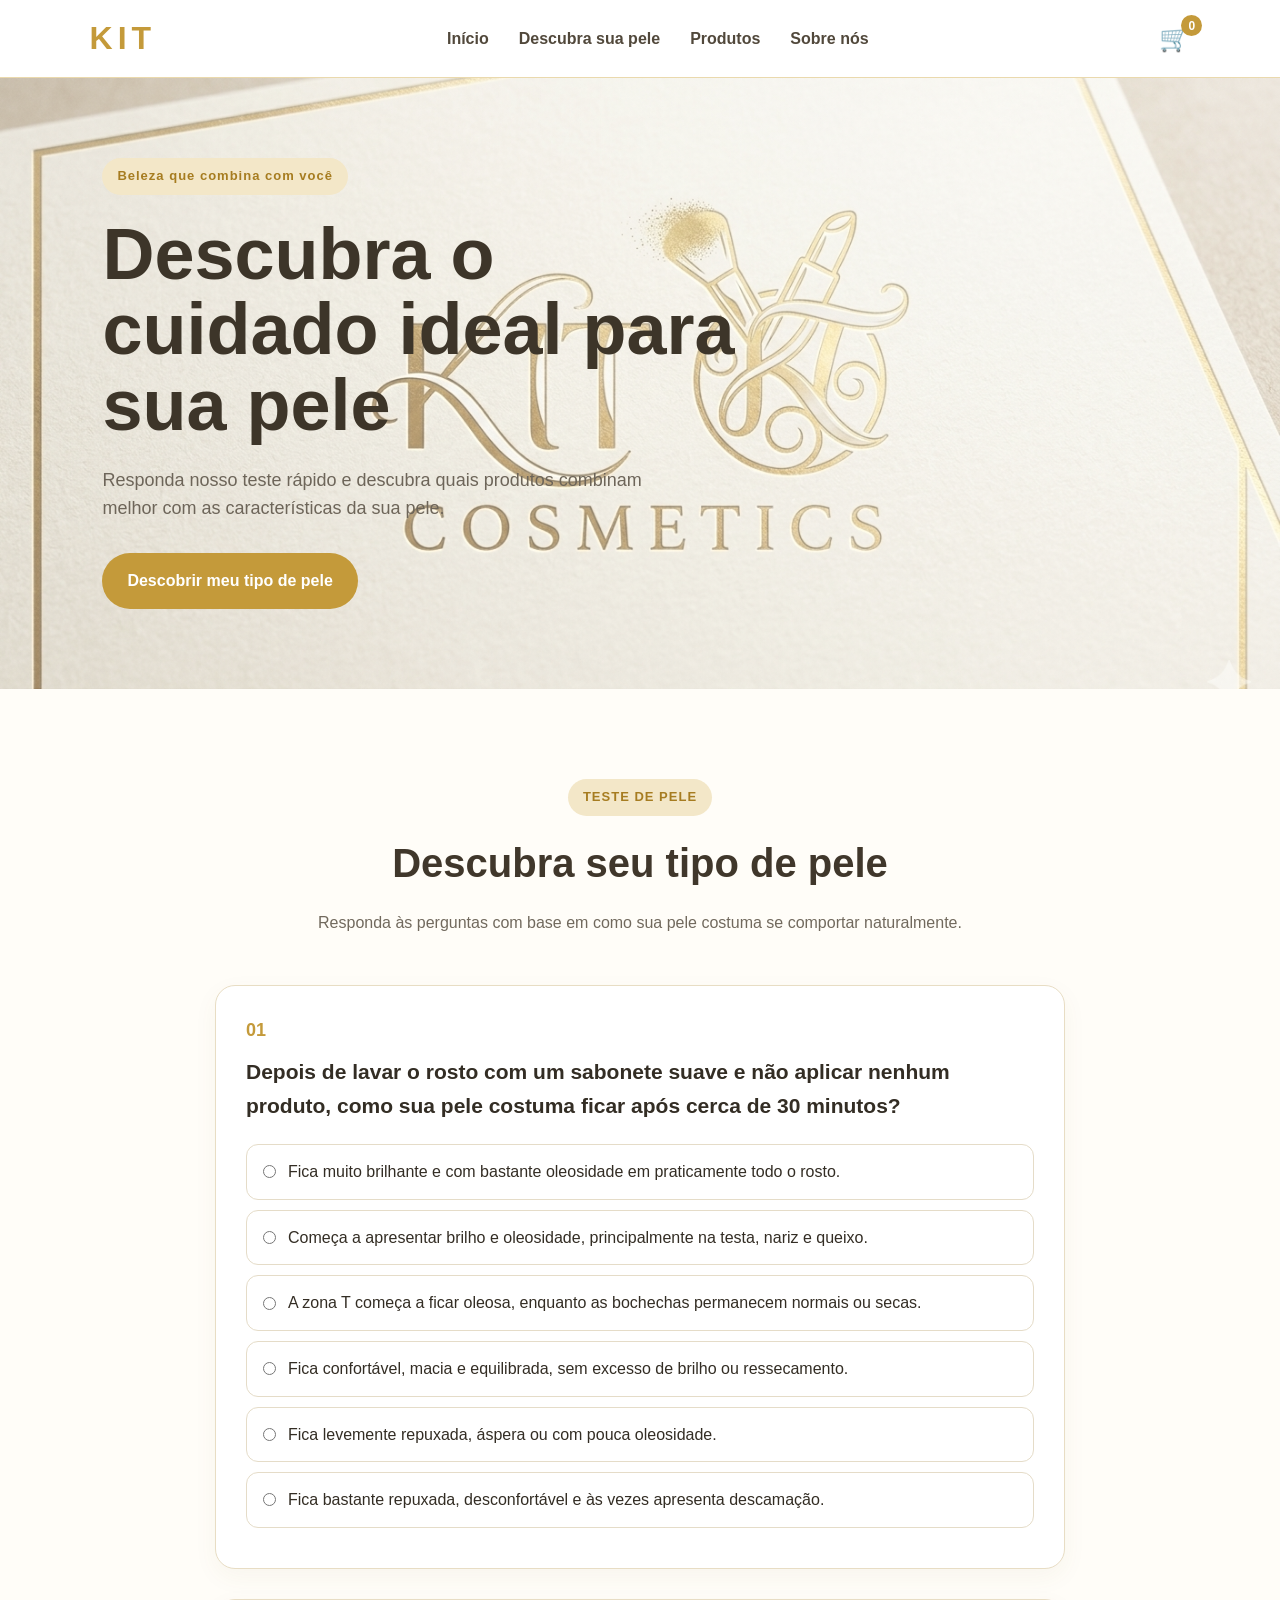
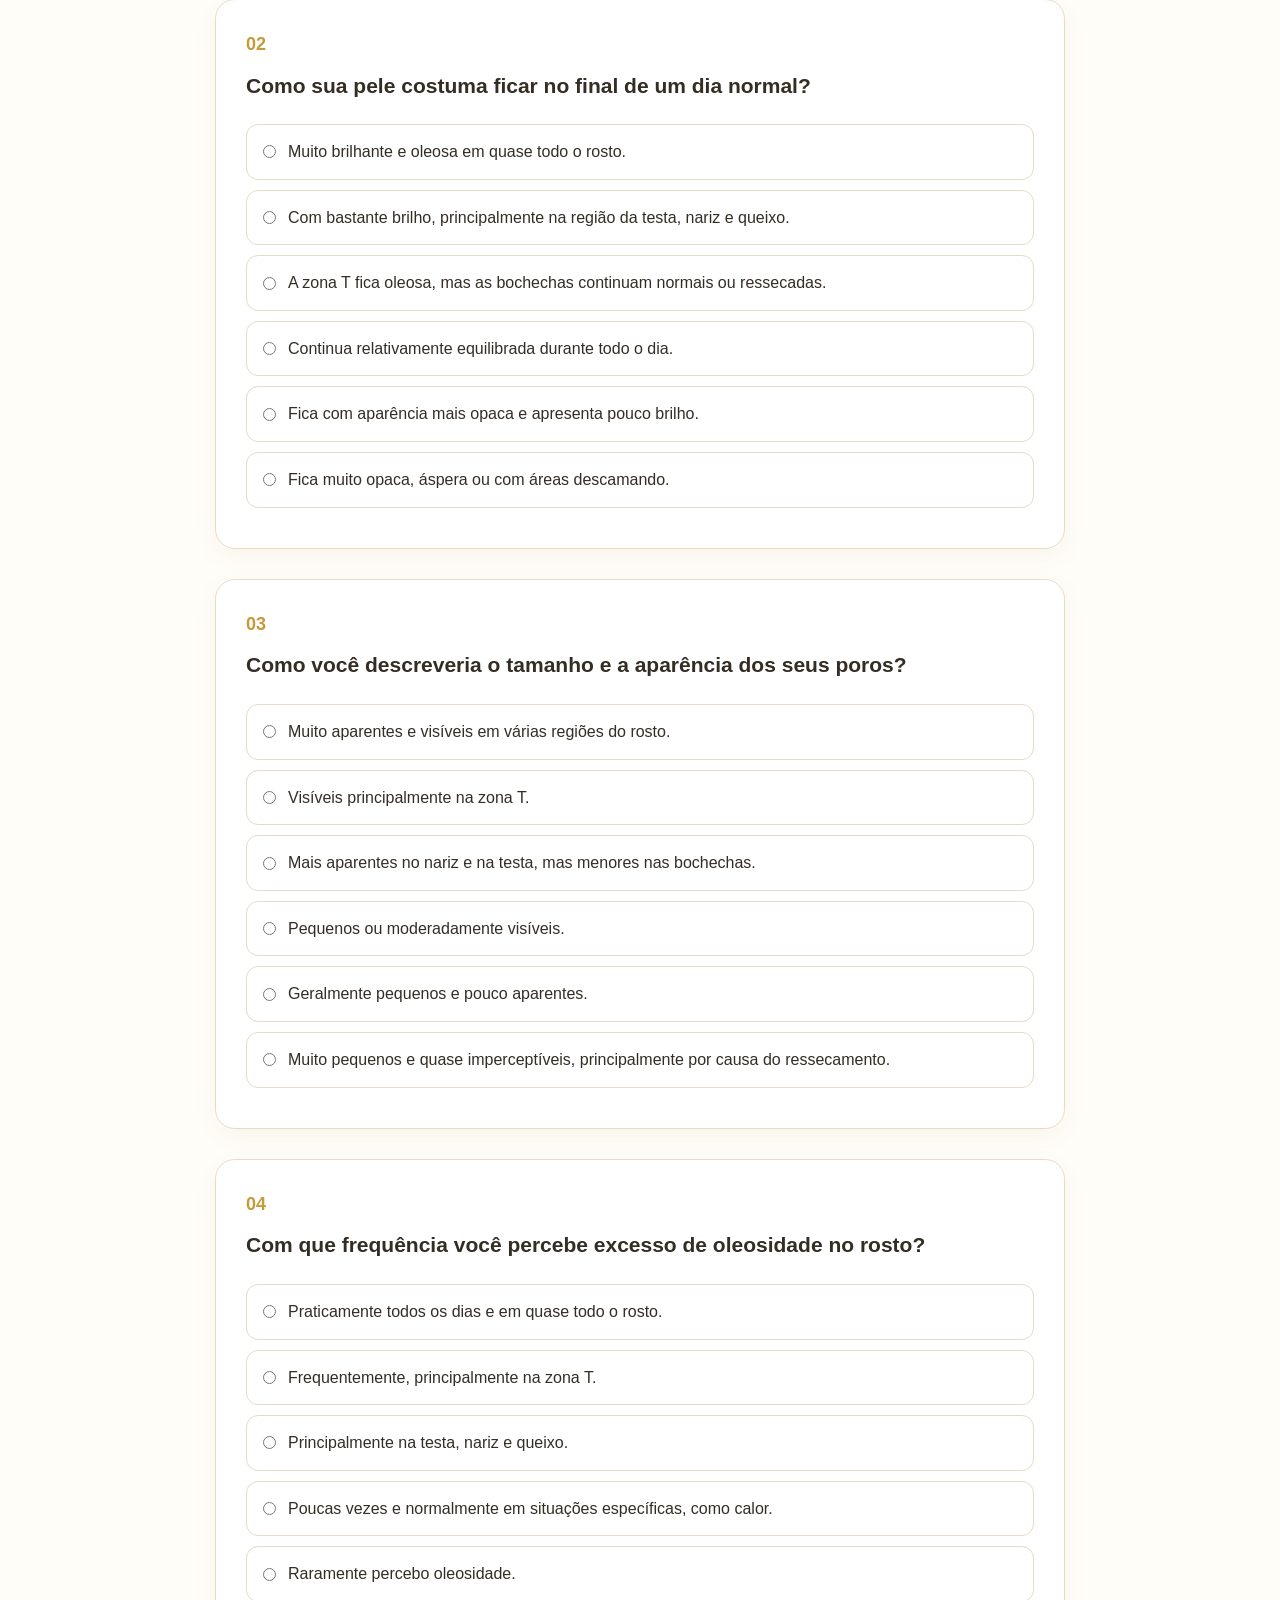
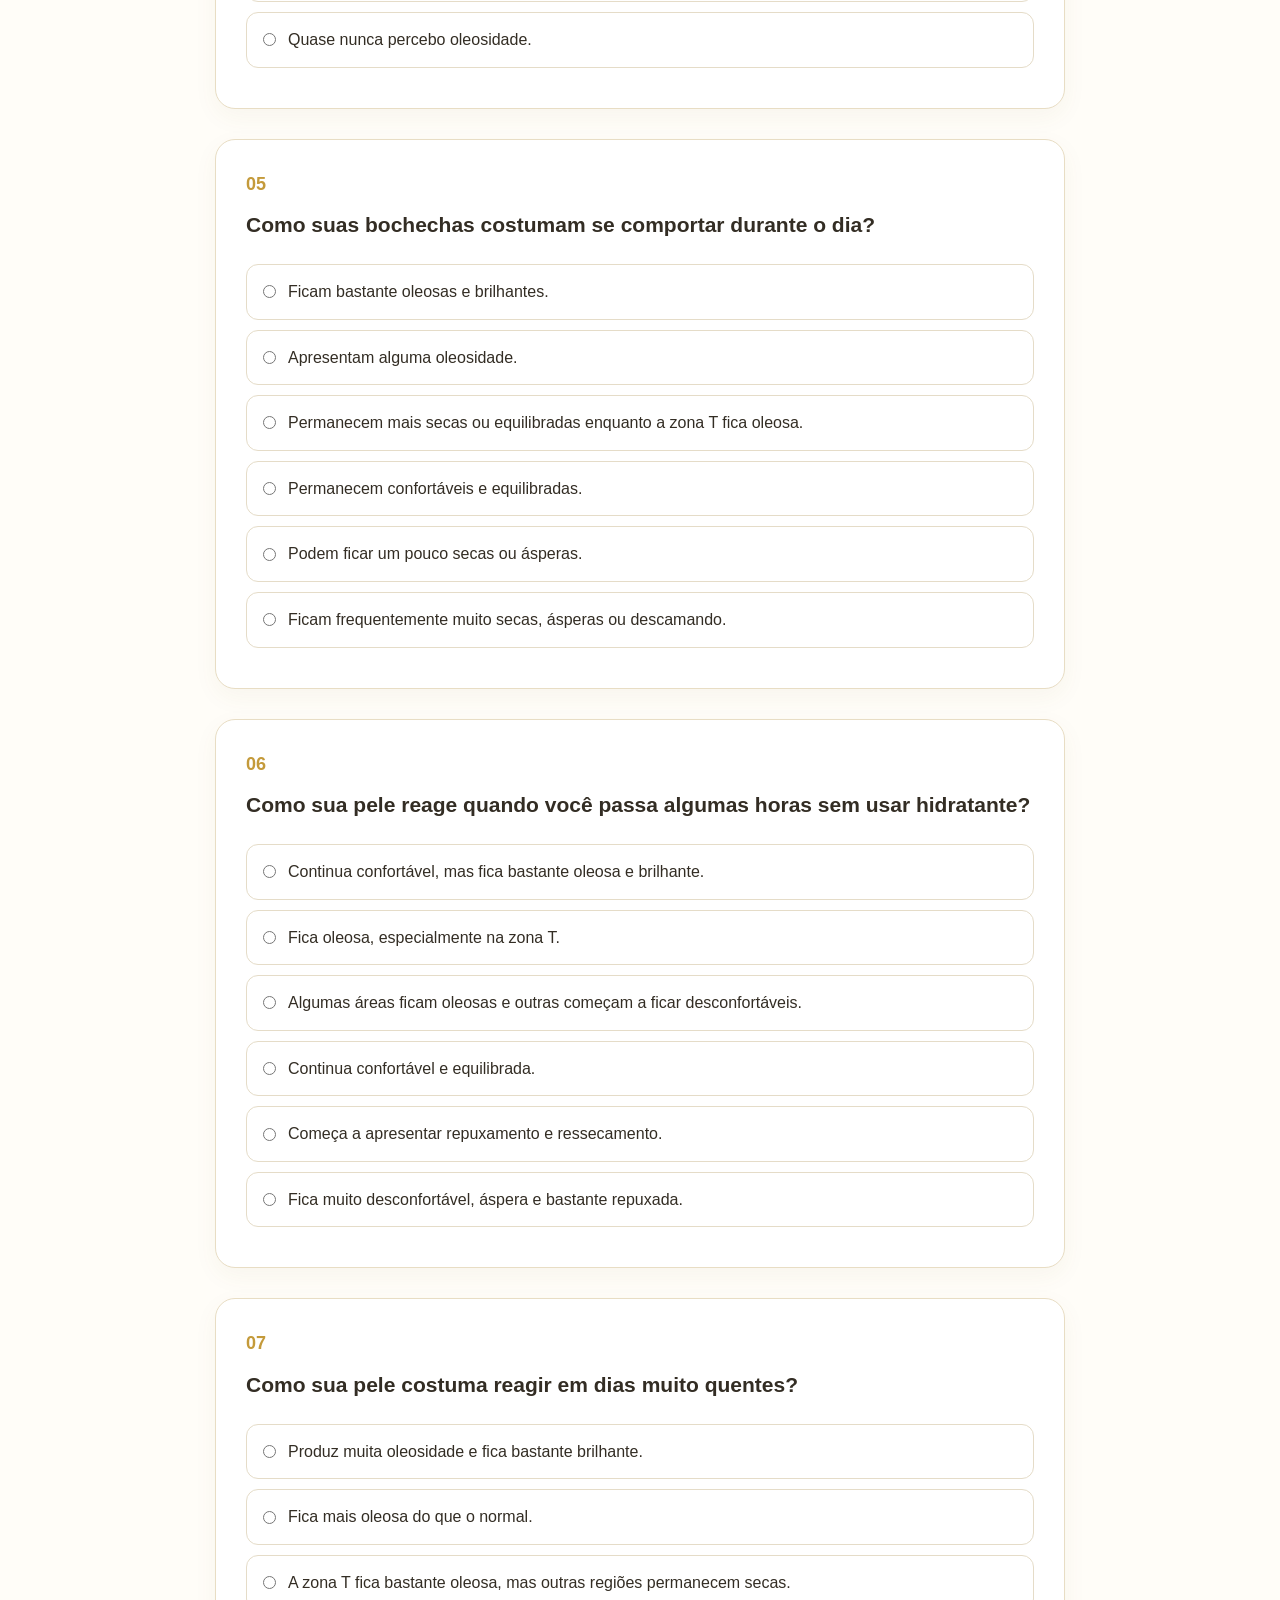
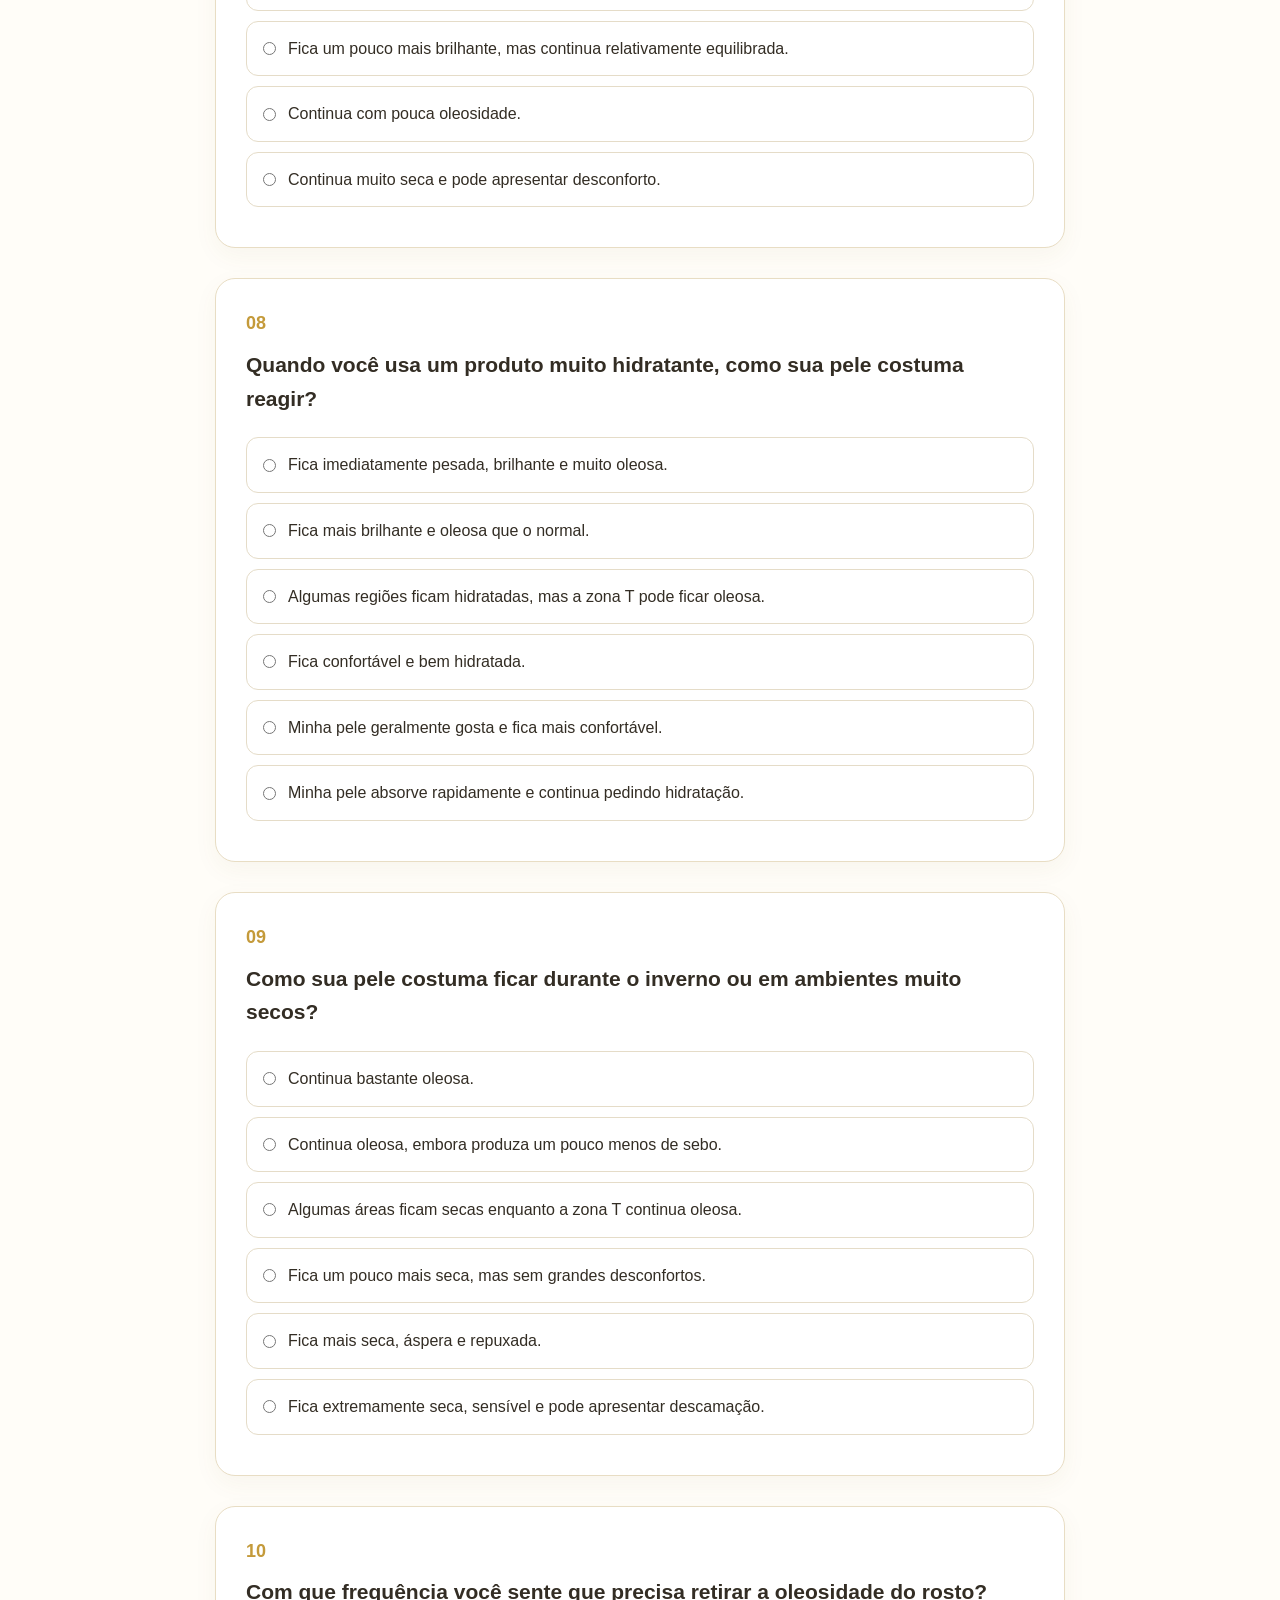
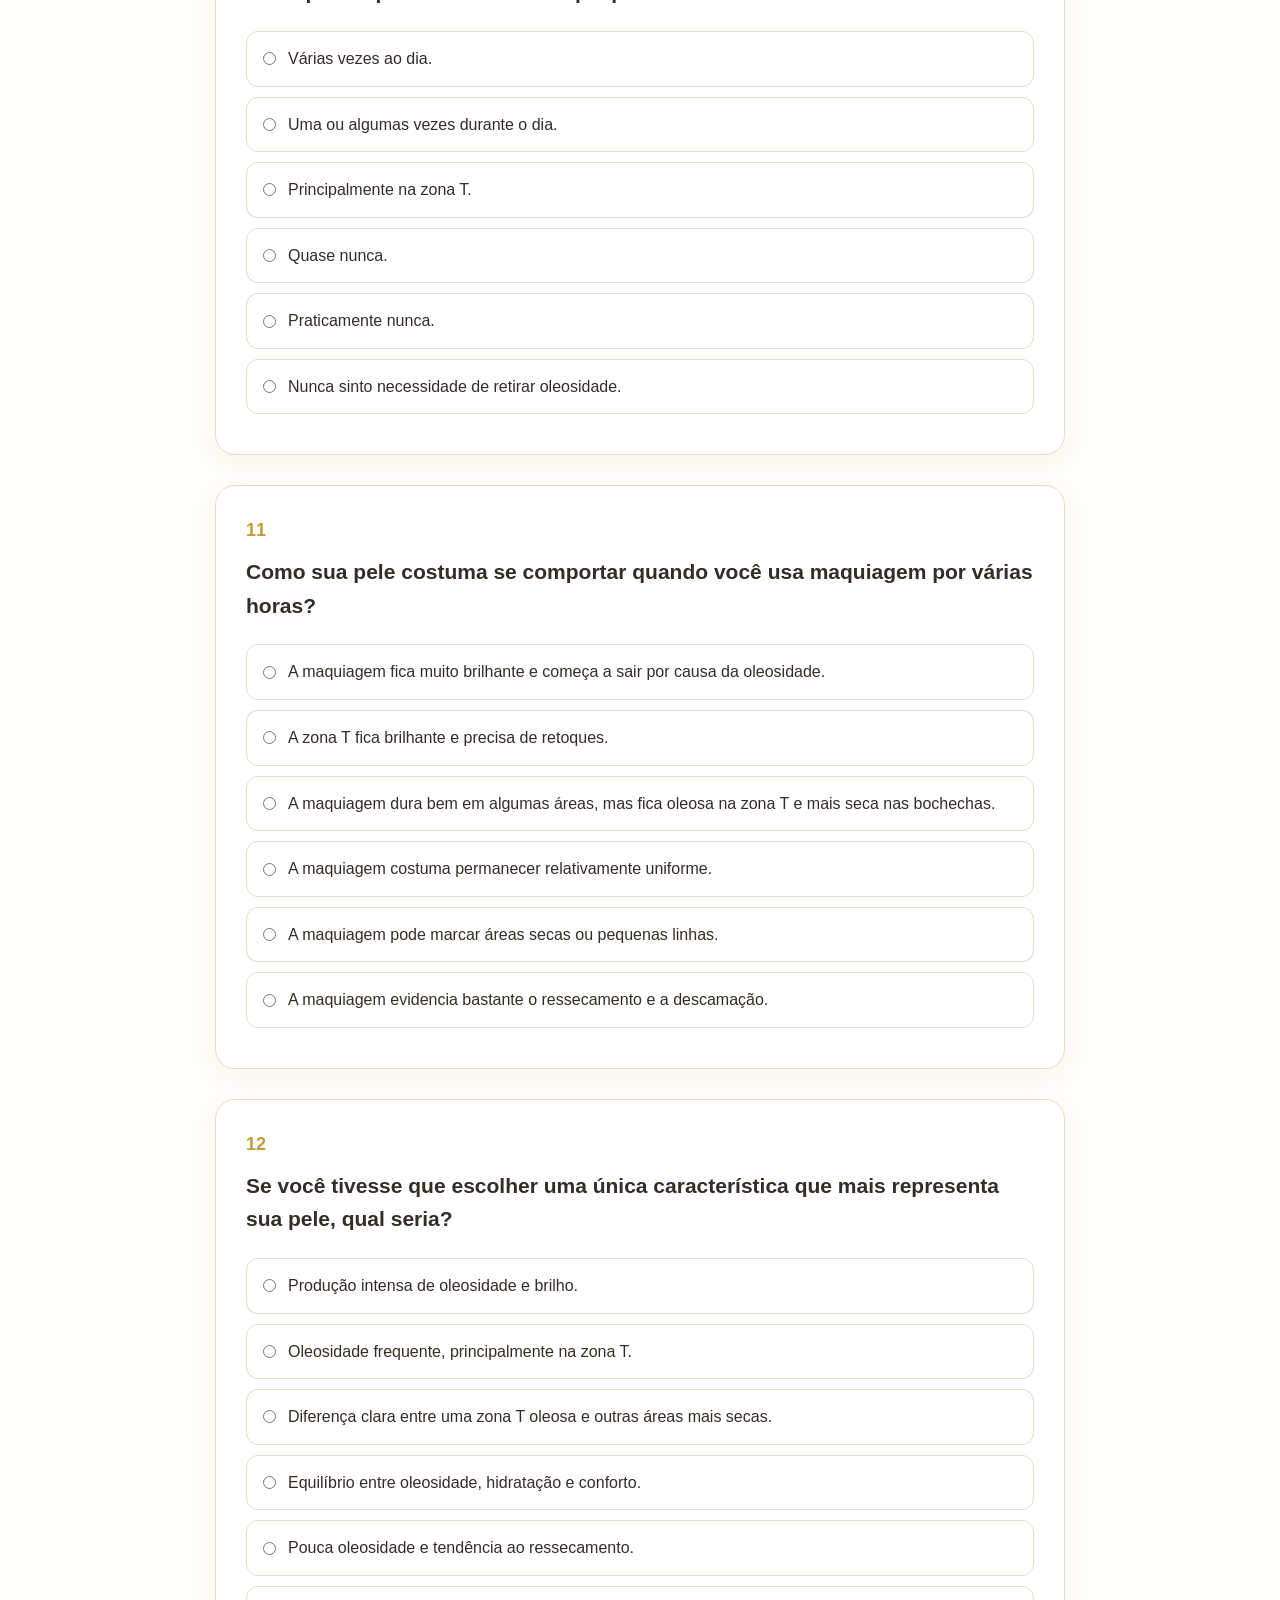
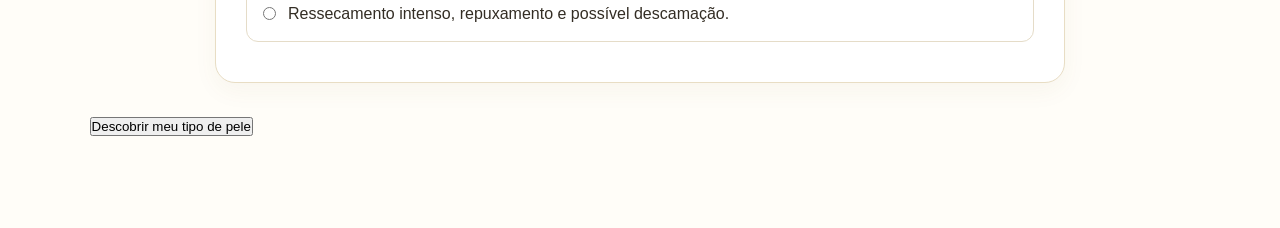
==== indextest.html @ 0947b4cd "oi" ====
<!DOCTYPE html>
<html lang="pt-BR">

<head>
    <meta charset="UTF-8">
    <meta name="viewport" content="width=device-width, initial-scale=1.0">

    <title>KIT | Cosméticos</title>

    <link rel="stylesheet" href="styles.css">

    <!-- CONFIGURAÇÃO DO BANNER -->
    <style>
        .banner {
            position: relative;
            min-height: 540px;

            background-image:
                linear-gradient(
                    rgba(255, 252, 246, 0.35),
                    rgba(255, 252, 246, 0.35)
                ),
                url("kit-cosmetics.jpg");

            background-size: cover;
            background-position: center;
            background-repeat: no-repeat;

            display: flex;
            align-items: center;
        }

        .banner-texto {
            position: relative;
            z-index: 2;
        }
    </style>

</head>

<body>

    <!-- CABEÇALHO -->
    <header class="header">

        <a href="#inicio" class="logo">
            KIT
        </a>

        <nav class="menu">
            <a href="#inicio">Início</a>
            <a href="#pele">Descubra sua pele</a>
            <a href="#produtos">Produtos</a>
            <a href="#sobre">Sobre nós</a>
        </nav>

        <button
            class="carrinho"
            id="abrirCarrinho"
            type="button"
        >
            🛒
            <span id="contadorCarrinho">0</span>
        </button>

    </header>


    <main>

        <!-- ======================================
             BANNER PRINCIPAL
        ======================================= -->

        <section id="inicio" class="banner">

            <div class="banner-texto">

                <span class="tag-banner">
                    Beleza que combina com você
                </span>

                <h1>
                    Descubra o cuidado
                    ideal para sua pele
                </h1>

                <p>
                    Responda nosso teste rápido e descubra
                    quais produtos combinam melhor com
                    as características da sua pele.
                </p>

                <a href="#pele" class="botao">
                    Descobrir meu tipo de pele
                </a>

            </div>

        </section>


       <!-- ======================================
             QUIZ DE TIPO DE PELE
======================================= -->

<section id="pele" class="questionario">

    <div class="titulo-secao">

        <span class="tag">
            TESTE DE PELE
        </span>

        <h2>
            Descubra seu tipo de pele
        </h2>

        <p>
            Responda às perguntas com base em como sua pele
            costuma se comportar naturalmente.
        </p>

    </div>


    <form id="formularioPele">


        <!-- ======================================
                    PERGUNTA 01
        ======================================= -->

        <div class="pergunta">

            <span class="numero-pergunta">
                01
            </span>

            <h3>
                Depois de lavar o rosto com um sabonete
                suave e não aplicar nenhum produto,
                como sua pele costuma ficar após cerca
                de 30 minutos?
            </h3>

            <label>
                <input type="radio" name="pergunta1" value="muito-oleosa" required>
                <span>
                    Fica muito brilhante e com bastante oleosidade
                    em praticamente todo o rosto.
                </span>
            </label>

            <label>
                <input type="radio" name="pergunta1" value="oleosa">
                <span>
                    Começa a apresentar brilho e oleosidade,
                    principalmente na testa, nariz e queixo.
                </span>
            </label>

            <label>
                <input type="radio" name="pergunta1" value="mista">
                <span>
                    A zona T começa a ficar oleosa, enquanto
                    as bochechas permanecem normais ou secas.
                </span>
            </label>

            <label>
                <input type="radio" name="pergunta1" value="normal">
                <span>
                    Fica confortável, macia e equilibrada,
                    sem excesso de brilho ou ressecamento.
                </span>
            </label>

            <label>
                <input type="radio" name="pergunta1" value="seca">
                <span>
                    Fica levemente repuxada, áspera ou com
                    pouca oleosidade.
                </span>
            </label>

            <label>
                <input type="radio" name="pergunta1" value="muito-seca">
                <span>
                    Fica bastante repuxada, desconfortável
                    e às vezes apresenta descamação.
                </span>
            </label>

        </div>


        <!-- ======================================
                    PERGUNTA 02
        ======================================= -->

        <div class="pergunta">

            <span class="numero-pergunta">
                02
            </span>

            <h3>
                Como sua pele costuma ficar no final
                de um dia normal?
            </h3>

            <label>
                <input type="radio" name="pergunta2" value="muito-oleosa" required>
                <span>
                    Muito brilhante e oleosa em quase todo
                    o rosto.
                </span>
            </label>

            <label>
                <input type="radio" name="pergunta2" value="oleosa">
                <span>
                    Com bastante brilho, principalmente
                    na região da testa, nariz e queixo.
                </span>
            </label>

            <label>
                <input type="radio" name="pergunta2" value="mista">
                <span>
                    A zona T fica oleosa, mas as bochechas
                    continuam normais ou ressecadas.
                </span>
            </label>

            <label>
                <input type="radio" name="pergunta2" value="normal">
                <span>
                    Continua relativamente equilibrada
                    durante todo o dia.
                </span>
            </label>

            <label>
                <input type="radio" name="pergunta2" value="seca">
                <span>
                    Fica com aparência mais opaca e
                    apresenta pouco brilho.
                </span>
            </label>

            <label>
                <input type="radio" name="pergunta2" value="muito-seca">
                <span>
                    Fica muito opaca, áspera ou com áreas
                    descamando.
                </span>
            </label>

        </div>


        <!-- ======================================
                    PERGUNTA 03
        ======================================= -->

        <div class="pergunta">

            <span class="numero-pergunta">
                03
            </span>

            <h3>
                Como você descreveria o tamanho e a
                aparência dos seus poros?
            </h3>

            <label>
                <input type="radio" name="pergunta3" value="muito-oleosa" required>
                <span>
                    Muito aparentes e visíveis em várias
                    regiões do rosto.
                </span>
            </label>

            <label>
                <input type="radio" name="pergunta3" value="oleosa">
                <span>
                    Visíveis principalmente na zona T.
                </span>
            </label>

            <label>
                <input type="radio" name="pergunta3" value="mista">
                <span>
                    Mais aparentes no nariz e na testa,
                    mas menores nas bochechas.
                </span>
            </label>

            <label>
                <input type="radio" name="pergunta3" value="normal">
                <span>
                    Pequenos ou moderadamente visíveis.
                </span>
            </label>

            <label>
                <input type="radio" name="pergunta3" value="seca">
                <span>
                    Geralmente pequenos e pouco aparentes.
                </span>
            </label>

            <label>
                <input type="radio" name="pergunta3" value="muito-seca">
                <span>
                    Muito pequenos e quase imperceptíveis,
                    principalmente por causa do ressecamento.
                </span>
            </label>

        </div>


        <!-- ======================================
                    PERGUNTA 04
        ======================================= -->

        <div class="pergunta">

            <span class="numero-pergunta">
                04
            </span>

            <h3>
                Com que frequência você percebe excesso
                de oleosidade no rosto?
            </h3>

            <label>
                <input type="radio" name="pergunta4" value="muito-oleosa" required>
                <span>
                    Praticamente todos os dias e em quase
                    todo o rosto.
                </span>
            </label>

            <label>
                <input type="radio" name="pergunta4" value="oleosa">
                <span>
                    Frequentemente, principalmente na zona T.
                </span>
            </label>

            <label>
                <input type="radio" name="pergunta4" value="mista">
                <span>
                    Principalmente na testa, nariz e queixo.
                </span>
            </label>

            <label>
                <input type="radio" name="pergunta4" value="normal">
                <span>
                    Poucas vezes e normalmente em situações
                    específicas, como calor.
                </span>
            </label>

            <label>
                <input type="radio" name="pergunta4" value="seca">
                <span>
                    Raramente percebo oleosidade.
                </span>
            </label>

            <label>
                <input type="radio" name="pergunta4" value="muito-seca">
                <span>
                    Quase nunca percebo oleosidade.
                </span>
            </label>

        </div>


        <!-- ======================================
                    PERGUNTA 05
        ======================================= -->

        <div class="pergunta">

            <span class="numero-pergunta">
                05
            </span>

            <h3>
                Como suas bochechas costumam se comportar
                durante o dia?
            </h3>

            <label>
                <input type="radio" name="pergunta5" value="muito-oleosa" required>
                <span>
                    Ficam bastante oleosas e brilhantes.
                </span>
            </label>

            <label>
                <input type="radio" name="pergunta5" value="oleosa">
                <span>
                    Apresentam alguma oleosidade.
                </span>
            </label>

            <label>
                <input type="radio" name="pergunta5" value="mista">
                <span>
                    Permanecem mais secas ou equilibradas
                    enquanto a zona T fica oleosa.
                </span>
            </label>

            <label>
                <input type="radio" name="pergunta5" value="normal">
                <span>
                    Permanecem confortáveis e equilibradas.
                </span>
            </label>

            <label>
                <input type="radio" name="pergunta5" value="seca">
                <span>
                    Podem ficar um pouco secas ou ásperas.
                </span>
            </label>

            <label>
                <input type="radio" name="pergunta5" value="muito-seca">
                <span>
                    Ficam frequentemente muito secas,
                    ásperas ou descamando.
                </span>
            </label>

        </div>


        <!-- ======================================
                    PERGUNTA 06
        ======================================= -->

        <div class="pergunta">

            <span class="numero-pergunta">
                06
            </span>

            <h3>
                Como sua pele reage quando você passa
                algumas horas sem usar hidratante?
            </h3>

            <label>
                <input type="radio" name="pergunta6" value="muito-oleosa" required>
                <span>
                    Continua confortável, mas fica bastante
                    oleosa e brilhante.
                </span>
            </label>

            <label>
                <input type="radio" name="pergunta6" value="oleosa">
                <span>
                    Fica oleosa, especialmente na zona T.
                </span>
            </label>

            <label>
                <input type="radio" name="pergunta6" value="mista">
                <span>
                    Algumas áreas ficam oleosas e outras
                    começam a ficar desconfortáveis.
                </span>
            </label>

            <label>
                <input type="radio" name="pergunta6" value="normal">
                <span>
                    Continua confortável e equilibrada.
                </span>
            </label>

            <label>
                <input type="radio" name="pergunta6" value="seca">
                <span>
                    Começa a apresentar repuxamento
                    e ressecamento.
                </span>
            </label>

            <label>
                <input type="radio" name="pergunta6" value="muito-seca">
                <span>
                    Fica muito desconfortável, áspera
                    e bastante repuxada.
                </span>
            </label>

        </div>


        <!-- ======================================
                    PERGUNTA 07
        ======================================= -->

        <div class="pergunta">

            <span class="numero-pergunta">
                07
            </span>

            <h3>
                Como sua pele costuma reagir em dias
                muito quentes?
            </h3>

            <label>
                <input type="radio" name="pergunta7" value="muito-oleosa" required>
                <span>
                    Produz muita oleosidade e fica bastante
                    brilhante.
                </span>
            </label>

            <label>
                <input type="radio" name="pergunta7" value="oleosa">
                <span>
                    Fica mais oleosa do que o normal.
                </span>
            </label>

            <label>
                <input type="radio" name="pergunta7" value="mista">
                <span>
                    A zona T fica bastante oleosa, mas
                    outras regiões permanecem secas.
                </span>
            </label>

            <label>
                <input type="radio" name="pergunta7" value="normal">
                <span>
                    Fica um pouco mais brilhante, mas
                    continua relativamente equilibrada.
                </span>
            </label>

            <label>
                <input type="radio" name="pergunta7" value="seca">
                <span>
                    Continua com pouca oleosidade.
                </span>
            </label>

            <label>
                <input type="radio" name="pergunta7" value="muito-seca">
                <span>
                    Continua muito seca e pode apresentar
                    desconforto.
                </span>
            </label>

        </div>


        <!-- ======================================
                    PERGUNTA 08
        ======================================= -->

        <div class="pergunta">

            <span class="numero-pergunta">
                08
            </span>

            <h3>
                Quando você usa um produto muito hidratante,
                como sua pele costuma reagir?
            </h3>

            <label>
                <input type="radio" name="pergunta8" value="muito-oleosa" required>
                <span>
                    Fica imediatamente pesada, brilhante
                    e muito oleosa.
                </span>
            </label>

            <label>
                <input type="radio" name="pergunta8" value="oleosa">
                <span>
                    Fica mais brilhante e oleosa que o normal.
                </span>
            </label>

            <label>
                <input type="radio" name="pergunta8" value="mista">
                <span>
                    Algumas regiões ficam hidratadas, mas
                    a zona T pode ficar oleosa.
                </span>
            </label>

            <label>
                <input type="radio" name="pergunta8" value="normal">
                <span>
                    Fica confortável e bem hidratada.
                </span>
            </label>

            <label>
                <input type="radio" name="pergunta8" value="seca">
                <span>
                    Minha pele geralmente gosta e fica
                    mais confortável.
                </span>
            </label>

            <label>
                <input type="radio" name="pergunta8" value="muito-seca">
                <span>
                    Minha pele absorve rapidamente e continua
                    pedindo hidratação.
                </span>
            </label>

        </div>


        <!-- ======================================
                    PERGUNTA 09
        ======================================= -->

        <div class="pergunta">

            <span class="numero-pergunta">
                09
            </span>

            <h3>
                Como sua pele costuma ficar durante o
                inverno ou em ambientes muito secos?
            </h3>

            <label>
                <input type="radio" name="pergunta9" value="muito-oleosa" required>
                <span>
                    Continua bastante oleosa.
                </span>
            </label>

            <label>
                <input type="radio" name="pergunta9" value="oleosa">
                <span>
                    Continua oleosa, embora produza um pouco
                    menos de sebo.
                </span>
            </label>

            <label>
                <input type="radio" name="pergunta9" value="mista">
                <span>
                    Algumas áreas ficam secas enquanto
                    a zona T continua oleosa.
                </span>
            </label>

            <label>
                <input type="radio" name="pergunta9" value="normal">
                <span>
                    Fica um pouco mais seca, mas sem
                    grandes desconfortos.
                </span>
            </label>

            <label>
                <input type="radio" name="pergunta9" value="seca">
                <span>
                    Fica mais seca, áspera e repuxada.
                </span>
            </label>

            <label>
                <input type="radio" name="pergunta9" value="muito-seca">
                <span>
                    Fica extremamente seca, sensível e pode
                    apresentar descamação.
                </span>
            </label>

        </div>


        <!-- ======================================
                    PERGUNTA 10
        ======================================= -->

        <div class="pergunta">

            <span class="numero-pergunta">
                10
            </span>

            <h3>
                Com que frequência você sente que precisa
                retirar a oleosidade do rosto?
            </h3>

            <label>
                <input type="radio" name="pergunta10" value="muito-oleosa" required>
                <span>
                    Várias vezes ao dia.
                </span>
            </label>

            <label>
                <input type="radio" name="pergunta10" value="oleosa">
                <span>
                    Uma ou algumas vezes durante o dia.
                </span>
            </label>

            <label>
                <input type="radio" name="pergunta10" value="mista">
                <span>
                    Principalmente na zona T.
                </span>
            </label>

            <label>
                <input type="radio" name="pergunta10" value="normal">
                <span>
                    Quase nunca.
                </span>
            </label>

            <label>
                <input type="radio" name="pergunta10" value="seca">
                <span>
                    Praticamente nunca.
                </span>
            </label>

            <label>
                <input type="radio" name="pergunta10" value="muito-seca">
                <span>
                    Nunca sinto necessidade de retirar
                    oleosidade.
                </span>
            </label>

        </div>


        <!-- ======================================
                    PERGUNTA 11
        ======================================= -->

        <div class="pergunta">

            <span class="numero-pergunta">
                11
            </span>

            <h3>
                Como sua pele costuma se comportar quando
                você usa maquiagem por várias horas?
            </h3>

            <label>
                <input type="radio" name="pergunta11" value="muito-oleosa" required>
                <span>
                    A maquiagem fica muito brilhante e
                    começa a sair por causa da oleosidade.
                </span>
            </label>

            <label>
                <input type="radio" name="pergunta11" value="oleosa">
                <span>
                    A zona T fica brilhante e precisa
                    de retoques.
                </span>
            </label>

            <label>
                <input type="radio" name="pergunta11" value="mista">
                <span>
                    A maquiagem dura bem em algumas áreas,
                    mas fica oleosa na zona T e mais seca
                    nas bochechas.
                </span>
            </label>

            <label>
                <input type="radio" name="pergunta11" value="normal">
                <span>
                    A maquiagem costuma permanecer
                    relativamente uniforme.
                </span>
            </label>

            <label>
                <input type="radio" name="pergunta11" value="seca">
                <span>
                    A maquiagem pode marcar áreas secas
                    ou pequenas linhas.
                </span>
            </label>

            <label>
                <input type="radio" name="pergunta11" value="muito-seca">
                <span>
                    A maquiagem evidencia bastante o
                    ressecamento e a descamação.
                </span>
            </label>

        </div>


        <!-- ======================================
                    PERGUNTA 12
        ======================================= -->

        <div class="pergunta">

            <span class="numero-pergunta">
                12
            </span>

            <h3>
                Se você tivesse que escolher uma única
                característica que mais representa sua pele,
                qual seria?
            </h3>

            <label>
                <input type="radio" name="pergunta12" value="muito-oleosa" required>
                <span>
                    Produção intensa de oleosidade e brilho.
                </span>
            </label>

            <label>
                <input type="radio" name="pergunta12" value="oleosa">
                <span>
                    Oleosidade frequente, principalmente
                    na zona T.
                </span>
            </label>

            <label>
                <input type="radio" name="pergunta12" value="mista">
                <span>
                    Diferença clara entre uma zona T oleosa
                    e outras áreas mais secas.
                </span>
            </label>

            <label>
                <input type="radio" name="pergunta12" value="normal">
                <span>
                    Equilíbrio entre oleosidade, hidratação
                    e conforto.
                </span>
            </label>

            <label>
                <input type="radio" name="pergunta12" value="seca">
                <span>
                    Pouca oleosidade e tendência ao
                    ressecamento.
                </span>
            </label>

            <label>
                <input type="radio" name="pergunta12" value="muito-seca">
                <span>
                    Ressecamento intenso, repuxamento e
                    possível descamação.
                </span>
            </label>

        </div>


        <!-- ======================================
                    BOTÃO DE RESULTADO
        ======================================= -->

        <button
            type="submit"
            class="botao-resultado"
        >
            Descobrir meu tipo de pele
        </button>

    </form>


    <!-- ======================================
                    RESULTADO
    ======================================= -->

    <div
        id="resultadoPele"
        class="resultado-pele"
        style="display: none;"
    >

        <span class="tag">
            SEU RESULTADO
        </span>

        <h2 id="tituloResultado">
            Seu tipo de pele
        </h2>

        <p id="textoResultado">
            Seu resultado aparecerá aqui.
        </p>


        <!-- BOTÃO PARA REFAZER -->

        <button
            type="button"
            id="reiniciarQuiz"
            class="botao-reiniciar"
        >
            Não gostei do resultado — refazer teste
        </button>

    </div>

</section>


<!-- ======================================
             JAVASCRIPT
======================================= -->

<script>

const formulario = document.getElementById("formularioPele");

const resultado = document.getElementById("resultadoPele");

const tituloResultado = document.getElementById("tituloResultado");

const textoResultado = document.getElementById("textoResultado");

const botaoReiniciar = document.getElementById("reiniciarQuiz");



/* ======================================
        RESULTADOS
====================================== */

const resultados = {

    "muito-oleosa": {

        titulo: "Pele Muito Oleosa",

        texto:
        "Suas respostas indicam uma tendência forte à produção de oleosidade. Sua pele pode apresentar bastante brilho, poros mais aparentes e necessidade frequente de controlar o excesso de sebo."

    },


    "oleosa": {

        titulo: "Pele Oleosa",

        texto:
        "Suas respostas indicam uma pele com produção de oleosidade acima do equilíbrio, especialmente durante o dia e na região da zona T. Uma rotina equilibrada pode ajudar a controlar o brilho sem ressecar a pele."

    },


    "mista": {

        titulo: "Pele Mista",

        texto:
        "Suas respostas indicam diferenças entre as regiões do rosto. A zona T tende a apresentar mais oleosidade, enquanto as bochechas podem ser normais ou apresentar ressecamento."

    },


    "normal": {

        titulo: "Pele Normal",

        texto:
        "Suas respostas indicam uma pele relativamente equilibrada, com boa relação entre oleosidade, hidratação e conforto. Pequenas alterações podem acontecer dependendo do clima e da rotina."

    },


    "seca": {

        titulo: "Pele Seca",

        texto:
        "Suas respostas indicam uma pele com baixa produção de oleosidade e maior tendência ao ressecamento. Sensação de repuxamento e aspereza podem aparecer, especialmente após lavar o rosto."

    },


    "muito-seca": {

        titulo: "Pele Muito Seca",

        texto:
        "Suas respostas indicam uma tendência intensa ao ressecamento, com possibilidade de repuxamento, aspereza e descamação. Uma rotina de cuidados voltada para hidratação e proteção da barreira da pele pode ser especialmente importante."

    }

};



/* ======================================
        ENVIAR QUIZ
====================================== */

formulario.addEventListener("submit", function(event) {

    event.preventDefault();


    /*
        Cria a pontuação inicial
        para cada tipo de pele.
    */

    const pontos = {

        "muito-oleosa": 0,

        "oleosa": 0,

        "mista": 0,

        "normal": 0,

        "seca": 0,

        "muito-seca": 0

    };


    /*
        Pega todas as respostas
        selecionadas pelo usuário.
    */

    const respostas = formulario.querySelectorAll(
        'input[type="radio"]:checked'
    );


    /*
        Adiciona 1 ponto para
        cada resposta.
    */

    respostas.forEach(function(resposta) {

        if (pontos[resposta.value] !== undefined) {

            pontos[resposta.value]++;

        }

    });


    /*
        Descobre qual tipo de pele
        recebeu mais pontos.
    */

    let tipoPele = "normal";

    let maiorPontuacao = -1;


    for (const tipo in pontos) {

        if (pontos[tipo] > maiorPontuacao) {

            maiorPontuacao = pontos[tipo];

            tipoPele = tipo;

        }

    }


    /*
        Coloca o resultado na tela.
    */

    tituloResultado.textContent =
        resultados[tipoPele].titulo;


    textoResultado.textContent =
        resultados[tipoPele].texto;


    /*
        Esconde as perguntas.
    */

    formulario.style.display = "none";


    /*
        Mostra o resultado.
    */

    resultado.style.display = "block";


    /*
        Leva o usuário até o resultado.
    */

    resultado.scrollIntoView({

        behavior: "smooth",

        block: "center"

    });

});



/* ======================================
        REINICIAR QUIZ
====================================== */

botaoReiniciar.addEventListener("click", function() {


    /*
        Apaga todas as respostas
        selecionadas.
    */

    formulario.reset();


    /*
        Esconde o resultado.
    */

    resultado.style.display = "none";


    /*
        Mostra novamente todas
        as perguntas.
    */

    formulario.style.display = "block";


    /*
        Volta para o começo
        do questionário.
    */

    formulario.scrollIntoView({

        behavior: "smooth",

        block: "start"

    });

});



                <!-- BOTÃO -->

                <button
                    type="submit"
                    class="botao resultado-btn"
                >
                                    Ver meu resultado 
                </button>

            </form>


            <div
                id="resultado"
                class="resultado"
            ></div>

        </section>


        <!-- ======================================
             PRODUTOS
        ======================================= -->

        <section
            id="produtos"
            class="produtos"
        >

            <div class="titulo-secao">

                <span class="tag">
                     PRODUTOS
                </span>

                <h2>
                    🛍️ Produtos em destaque
                </h2>

                <p>
                    Confira nossos produtos de beleza.
                </p>

            </div>


            <div class="produtos-container">


                <!-- SÉRUM -->

                <article class="produto">

                    <div class="produto-imagem">

                        <img
                            src="seruns.png"
                            alt="Sérum facial"
                        >

                    </div>

                    <h3>
                        Sérum Facial
                    </h3>

                    <p>
                        Ajuda a hidratar, nutrir e cuidar da pele, deixando-a mais viçosa, uniforme e saudável
                    </p>

                    <span class="preco">
                        R$ 49,90
                    </span>

                    <button
                        class="btn-comprar"
                        data-produto="Sérum Facial"
                    >
                        Adicionar ao carrinho
                    </button>

                </article>


                <!-- PÓ Compacto -->

                <article class="produto">

                    <div class="produto-imagem">

                        <img
                            src="pó.png"
                            alt="Pó facial"
                        >

                    </div>

                    <h3>
                        Pó Facial
                    </h3>

                    <p>
                         Ajuda a selar a maquiagem, controlar a oleosidade e deixar a pele mais uniforme e aveludada.
                    </p>

                    <span class="preco">
                        R$ 39,90
                    </span>

                    <button
                        class="btn-comprar"
                        data-produto="Pó Facial"
                    >
                        Adicionar ao carrinho
                    </button>

                </article>


                <!-- BASE LIQUIDA -->

                <article class="produto">

                    <div class="produto-imagem">

                        <img
                            src="base.png"
                            alt="Base facial"
                        >

                    </div>

                    <h3>
                        Base liquida
                    </h3>

                    <p>
                        Ajuda a uniformizar o tom da pele e disfarçar pequenas imperfeições, deixando a pele mais bonita e radiante.
                    </p>

                    <span class="preco">
                        R$ 54,90
                    </span>

                    <button
                        class="btn-comprar"
                        data-produto="Base Facial"
                    >
                        Adicionar ao carrinho
                    </button>

                </article>


                <!-- BLUSH -->

                <article class="produto">

                    <div class="produto-imagem">

                        <img
                            src="blush.png"
                            alt="Blush"
                        >

                    </div>

                    <h3>
                        Blush
                    </h3>

                    <p>
                      Ajuda a dár um toque de cor e vida ao rosto, deixando a maquiagem mais delicada, saudável e radiante.
                    </p>

                    <span class="preco">
                        R$ 34,90
                    </span>

                    <button
                        class="btn-comprar"
                        data-produto="Blush"
                    >
                        Adicionar ao carrinho
                    </button>

                </article>


                <!-- MÁSCARA DE CÍLIOS -->

                <article class="produto">

                    <div class="produto-imagem">

                        <img
                            src="cilios.png"
                            alt="Máscara de cílios"
                        >

                    </div>

                    <h3>
                        Máscara de Cílios
                    </h3>

                    <p>
                    Ajuda alongar, definir e dar volume aos cílios, deixando o olhar mais marcante e encantador. 
                    </p>

                    <span class="preco">
                        R$ 29,90
                    </span>

                    <button
                        class="btn-comprar"
                        data-produto="Máscara de Cílios"
                    >
                        Adicionar ao carrinho
                    </button>

                </article>

            </div>

        </section>


        <!-- ======================================
             SOBRE
        ======================================= -->

        <section
            id="sobre"
            class="sobre"
        >

            <span class="tag">
                SOBRE A KIT
            </span>

            <h2>
                Beleza de um jeito simples
            </h2>

            <p>
             A KIT é uma loja dedicada à beleza e aos cuidados pessoais, oferecendo produtos selecionados para atender às diferentes necessidades de nossas clientes. Nosso objetivo é proporcionar uma experiência especial, ajudando cada pessoa a encontrar produtos que valorizem sua beleza e bem-estar.
            </p>

        </section>

    </main>


    <!-- ======================================
         MODAL DO CARRINHO
    ======================================= -->

    <div
        id="modalCarrinho"
        class="modal"
    >

        <div class="modal-conteudo">

            <button
                id="fecharCarrinho"
                class="fechar"
                type="button"
            >
                ×
            </button>

            <h2>
                🛒 Seu carrinho
            </h2>

            <div id="listaCarrinho">

                <p class="carrinho-vazio">
                    Seu carrinho está vazio.
                </p>

            </div>

            <div class="total-carrinho">

                Total:

                <strong id="totalCarrinho">
                    R$ 0,00
                </strong>

            </div>

            <button
                id="finalizarCompra"
                class="botao"
                type="button"
            >
                Finalizar compra
            </button>

        </div>
---- styles.css ----
* {
    margin: 0;
    padding: 0;
    box-sizing: border-box;
}

html {
    scroll-behavior: smooth;
}

body {
    font-family: Arial, Helvetica, sans-serif;
    background: #fffdf8;
    color: #332d24;
    line-height: 1.6;
}

.header {
    position: sticky;
    top: 0;
    z-index: 1000;

    min-height: 78px;
    padding: 0 7%;

    display: flex;
    align-items: center;
    justify-content: space-between;

    background: rgba(255, 255, 255, 0.96);
    border-bottom: 1px solid #ead9ad;
}

.logo {
    text-decoration: none;
    color: #c49a3a;

    font-size: 32px;
    font-weight: 900;
    letter-spacing: 5px;
}

.menu {
    display: flex;
    align-items: center;
    gap: 30px;
}

.menu a {
    color: #51483b;
    text-decoration: none;
    font-weight: 600;
    transition: 0.2s;
}

.menu a:hover {
    color: #c49a3a;
}

.carrinho {
    position: relative;

    border: 0;
    background: transparent;

    font-size: 25px;
    cursor: pointer;
}

#contadorCarrinho {
    position: absolute;
    top: -9px;
    right: -12px;

    min-width: 21px;
    height: 21px;

    display: flex;
    align-items: center;
    justify-content: center;

    border-radius: 50%;

    background: #c49a3a;
    color: white;

    font-size: 12px;
    font-weight: bold;
}

.banner {
    min-height: 570px;

    display: flex;
    align-items: center;

    padding: 80px 8%;

    background:
        radial-gradient(circle at 85% 30%, #ead9ad 0, transparent 30%),
        linear-gradient(120deg, #fffaf0, #ffffff);
}

.banner-texto {
    max-width: 650px;
}

.tag,
.tag-banner {
    display: inline-block;

    padding: 8px 15px;

    border-radius: 30px;

    background: #f3e7c8;
    color: #a67c20;

    font-size: 13px;
    font-weight: 800;
    letter-spacing: 1px;
}

.banner h1 {
    margin: 22px 0;

    font-size: clamp(42px, 6vw, 72px);
    line-height: 1.05;

    color: #3d3529;
}

.banner p {
    max-width: 570px;
    margin-bottom: 30px;

    color: #6d6559;
    font-size: 18px;
}

.botao {
    display: inline-block;

    padding: 15px 25px;

    border: 0;
    border-radius: 30px;

    background: #c49a3a;
    color: white;

    text-decoration: none;
    font-weight: 800;

    cursor: pointer;

    transition: 0.25s;
}

.botao:hover {
    background: #a67c20;
    transform: translateY(-2px);
}

.questionario,
.produtos,
.sobre {
    padding: 90px 7%;
}

.titulo-secao {
    max-width: 750px;
    margin: 0 auto 50px;

    text-align: center;
}

.titulo-secao h2 {
    margin: 15px 0;

    font-size: 40px;
    color: #40372b;
}

.titulo-secao p {
    color: #71695d;
}

.pergunta {
    max-width: 850px;
    margin: 0 auto 30px;
    padding: 30px;

    background: white;
    border: 1px solid #e8ddc4;
    border-radius: 20px;

    box-shadow: 0 8px 25px rgba(120, 90, 30, 0.05);
}

.numero-pergunta {
    color: #c49a3a;
    font-weight: 900;
    font-size: 18px;
}

.pergunta h3 {
    margin: 10px 0 22px;
    font-size: 21px;
}

.pergunta label {
    display: flex;
    align-items: center;
    gap: 12px;

    margin: 10px 0;
    padding: 14px 16px;

    border: 1px solid #e5dcc8;
    border-radius: 12px;

    cursor: pointer;

    transition: 0.2s;
}

.pergunta label:hover {
    border-color: #c9a957;
    background: #fffdf7;
}

.pergunta input {
    accent-color: #c49a3a;
}

.resultado-btn {
    display: block;
    margin: 35px auto 0;
}

.resultado {
    max-width: 850px;
    margin: 30px auto 0;
}

.resultado-card {
    padding: 30px;

    border-radius: 20px;

    background: #faf3df;
    border: 1px solid #e5d3a3;

    text-align: center;
}

.resultado-card h3 {
    margin-bottom: 10px;
    color: #a67c20;
    font-size: 28px;
}

.produtos {
    background: #ffffff;
}

.produtos-container {
    max-width: 1200px;
    margin: auto;

    display: grid;
    grid-template-columns: repeat(5, 1fr);
    gap: 22px;
}

.produto {
    display: flex;
    flex-direction: column;

    padding: 18px;

    background: white;

    border: 1px solid #e8ddc4;
    border-radius: 20px;

    box-shadow: 0 8px 25px rgba(120, 90, 30, 0.06);

    transition: 0.25s;
}

.produto:hover {
    transform: translateY(-6px);
    box-shadow: 0 15px 35px rgba(120, 90, 30, 0.12);
}

.produto-imagem {
    width: 100%;
    height: 230px;

    display: flex;
    align-items: center;
    justify-content: center;

    margin-bottom: 15px;

    overflow: hidden;

    border-radius: 15px;
    background: #fffaf0;
}

.produto-imagem img {
    width: 100%;
    height: 100%;

    object-fit: contain;

    transition: transform 0.3s;
}

.produto:hover .produto-imagem img {
    transform: scale(1.05);
}

.produto h3 {
    margin-bottom: 8px;
    color: #40372b;
    font-size: 19px;
}

.produto p {
    min-height: 70px;
    color: #766d60;
    font-size: 14px;
}

.preco {
    display: block;

    margin: 12px 0;

    color: #b38724;

    font-size: 21px;
    font-weight: 900;
}

.btn-comprar {
    width: 100%;

    margin-top: auto;
    padding: 12px;

    border: 0;
    border-radius: 12px;

    background: #c49a3a;
    color: white;

    font-weight: 700;

    cursor: pointer;

    transition: 0.2s;
}

.btn-comprar:hover {
    background: #a67c20;
}

.sobre {
    text-align: center;
    background: #fffaf0;
}

.sobre h2 {
    margin: 15px 0;
    font-size: 40px;
}

.sobre p {
    max-width: 750px;
    margin: auto;
    color: #6f6659;
}

footer {
    padding: 30px;

    background: #332d24;
    color: #fff;

    text-align: center;
}


/* MODAL */

.modal {
    position: fixed;
    inset: 0;

    z-index: 2000;

    display: none;
    align-items: center;
    justify-content: center;

    padding: 20px;

    background: rgba(40, 35, 25, 0.6);
}

.modal.aberto {
    display: flex;
}

.modal-conteudo {
    position: relative;

    width: 100%;
    max-width: 550px;
    max-height: 85vh;

    overflow-y: auto;

    padding: 30px;

    border-radius: 20px;

    background: white;
}

.modal-conteudo h2 {
    margin-bottom: 25px;
}

.fechar {
    position: absolute;
    top: 12px;
    right: 18px;

    border: 0;
    background: transparent;

    color: #6c5b3f;

    font-size: 32px;
    cursor: pointer;
}

.item-carrinho {
    display: flex;
    align-items: center;
    justify-content: space-between;

    gap: 15px;

    padding: 15px 0;

    border-bottom: 1px solid #eee;
}

.remover-item {
    padding: 7px 10px;

    border: 0;
    border-radius: 8px;

    background: #f0e4c6;
    color: #8c681d;

    cursor: pointer;
}

.carrinho-vazio {
    padding: 20px 0;
    color: #777;
}

.total-carrinho {
    display: flex;
    justify-content: space-between;

    margin: 25px 0;

    font-size: 20px;
}


/* RESPONSIVO */

@media (max-width: 1050px) {

    .produtos-container {
        grid-template-columns: repeat(3, 1fr);
    }

}

@media (max-width: 750px) {

    .header {
        padding: 15px 5%;
        flex-wrap: wrap;
        gap: 15px;
    }

    .menu {
        order: 3;
        width: 100%;

        justify-content: center;
        gap: 15px;

        overflow-x: auto;
    }

    .menu a {
        font-size: 13px;
        white-space: nowrap;
    }

    .banner {
        min-height: 500px;
        padding: 60px 6%;
    }

    .banner h1 {
        font-size: 43px;
    }

    .questionario,
    .produtos,
    .sobre {
        padding: 65px 5%;
    }

    .titulo-secao h2,
    .sobre h2 {
        font-size: 32px;
    }

    .produtos-container {
        grid-template-columns: repeat(2, 1fr);
    }

}

@media (max-width: 480px) {

    .produtos-container {
        grid-template-columns: 1fr;
    }

    .produto-imagem {
        height: 280px;
    }

    .pergunta {
        padding: 20px;
    }

}
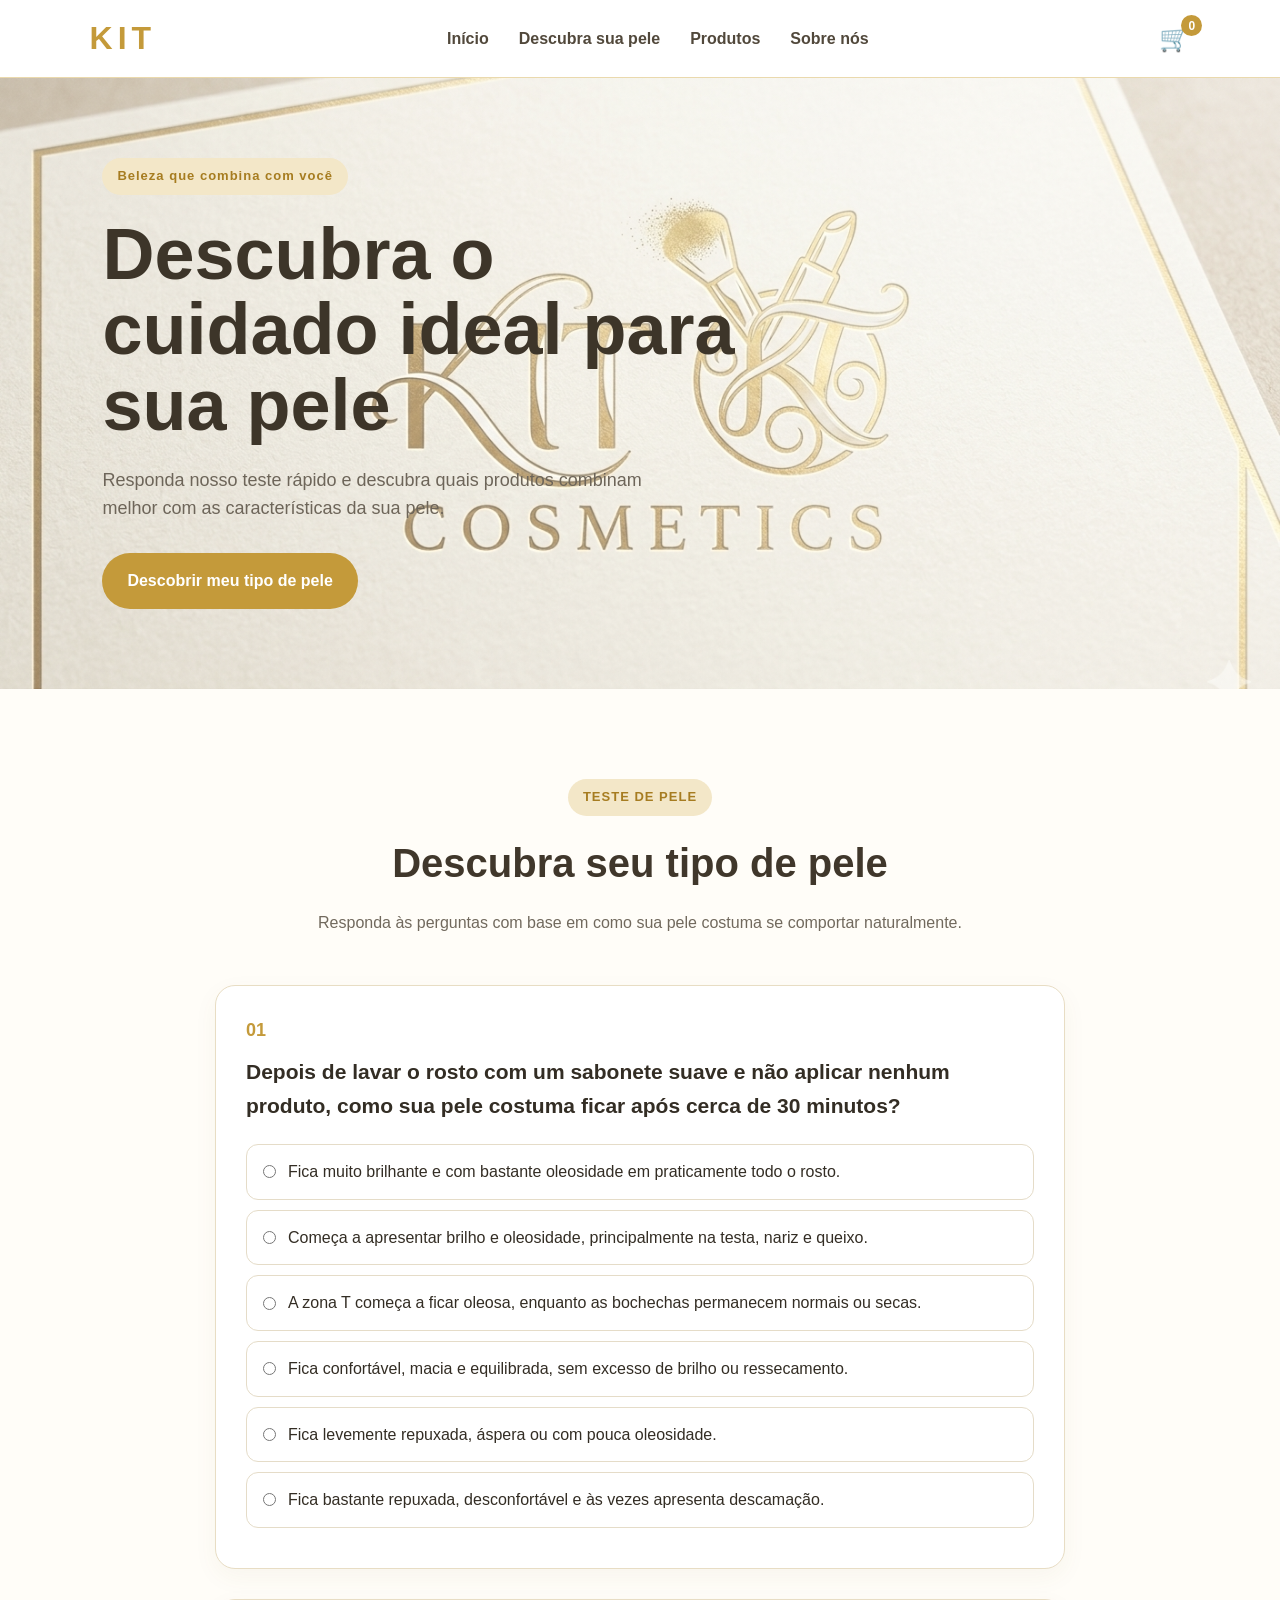
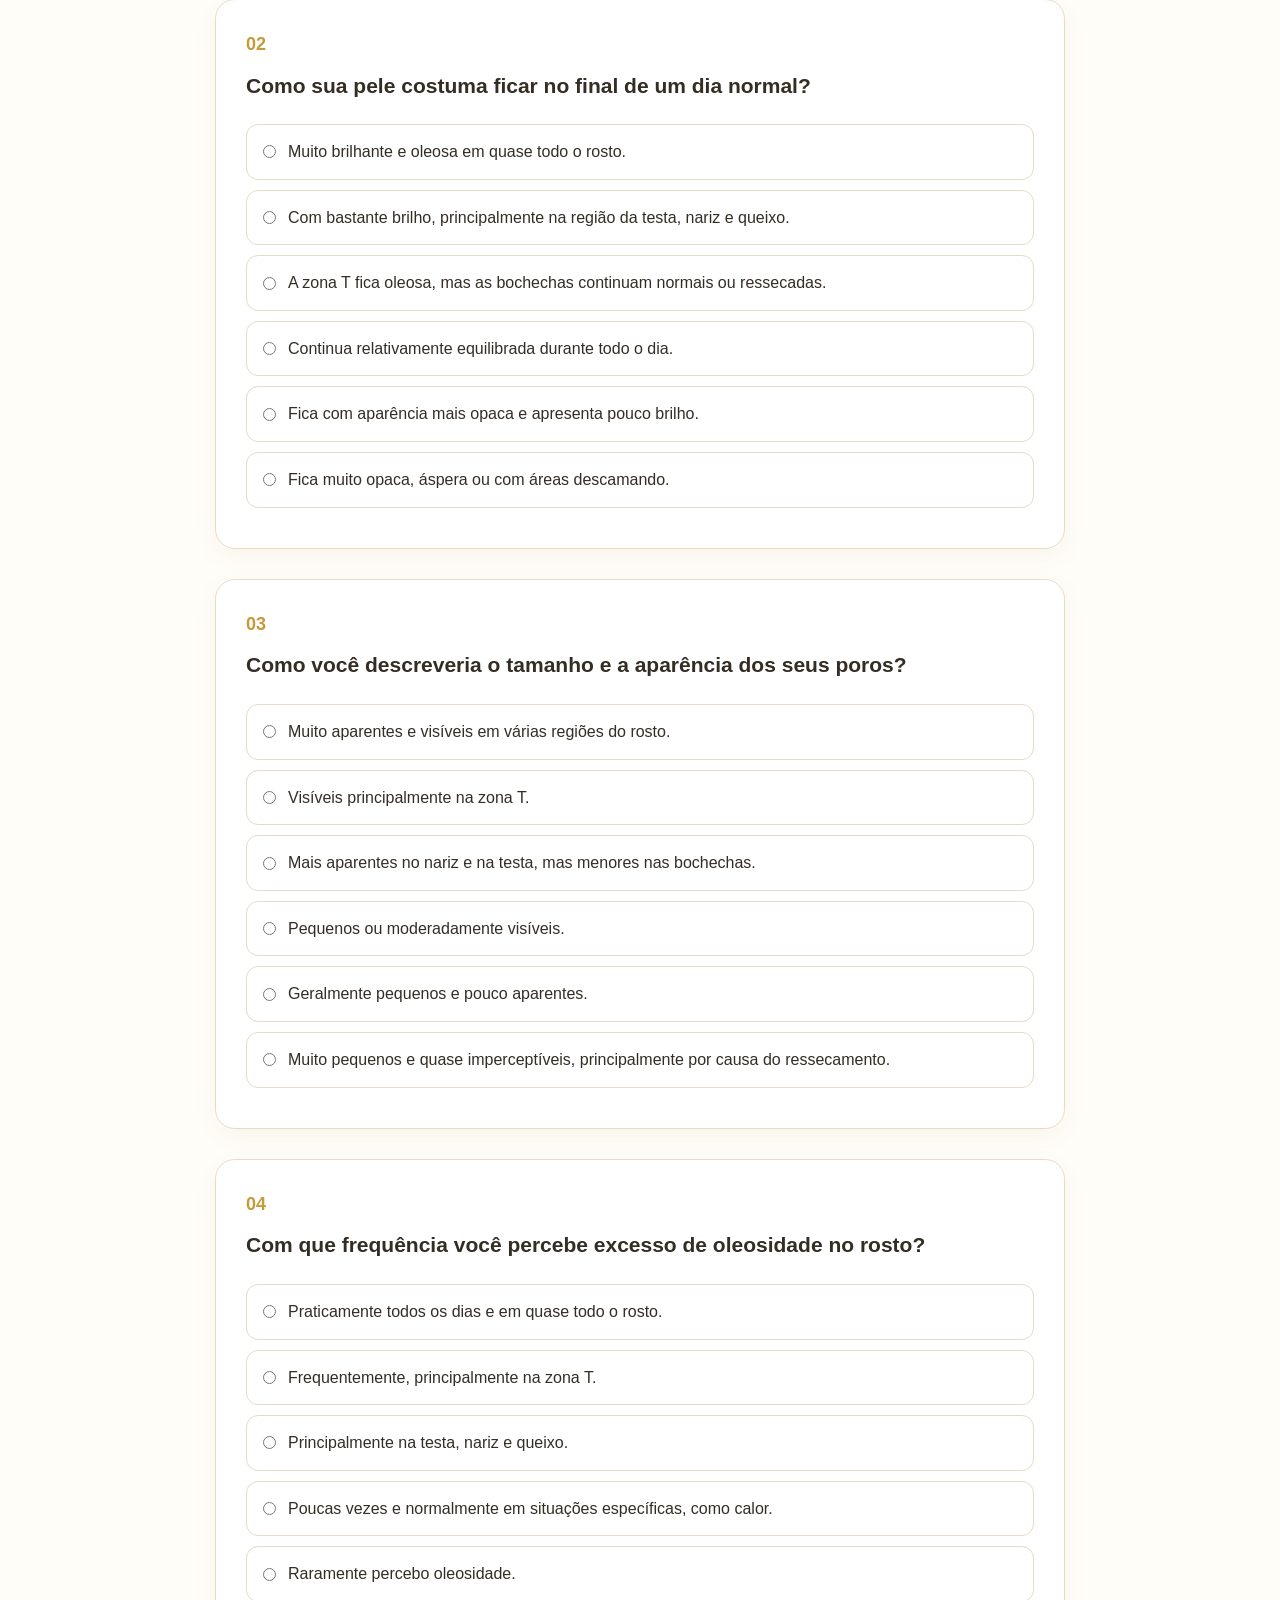
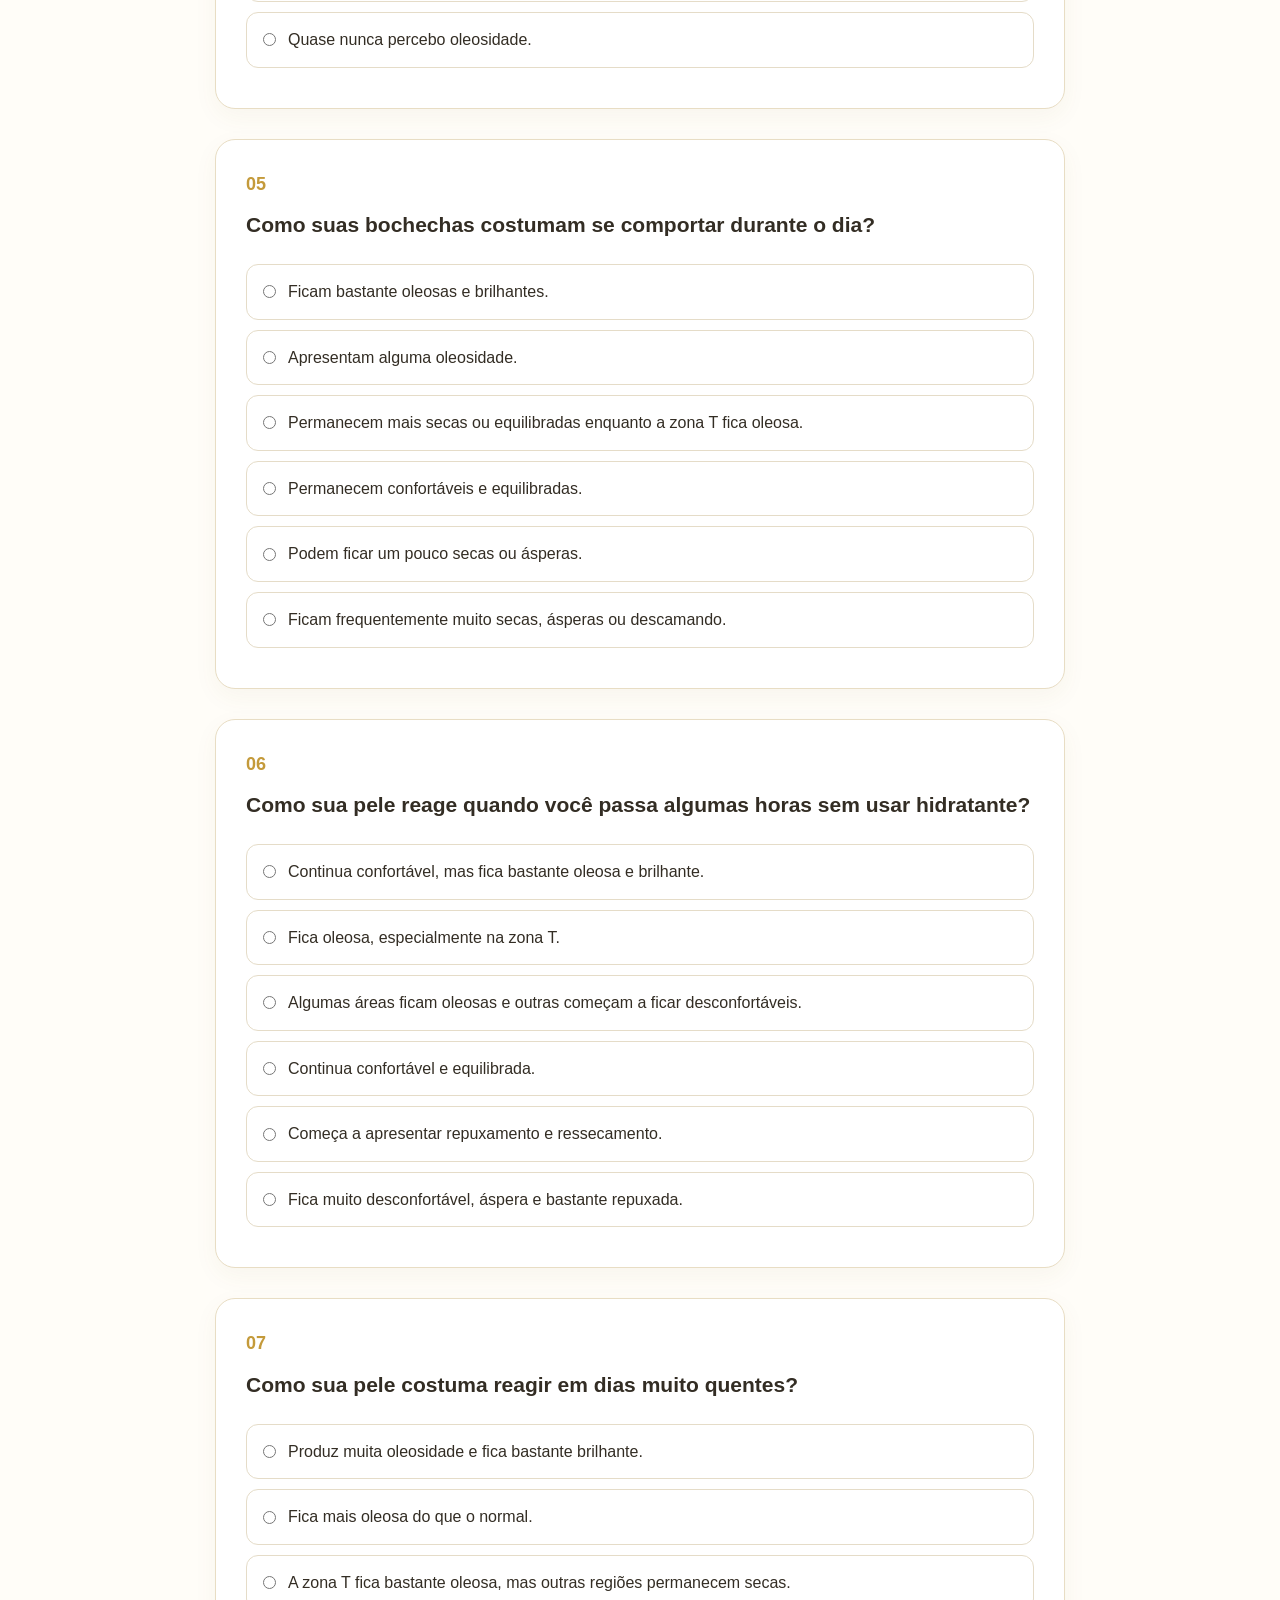
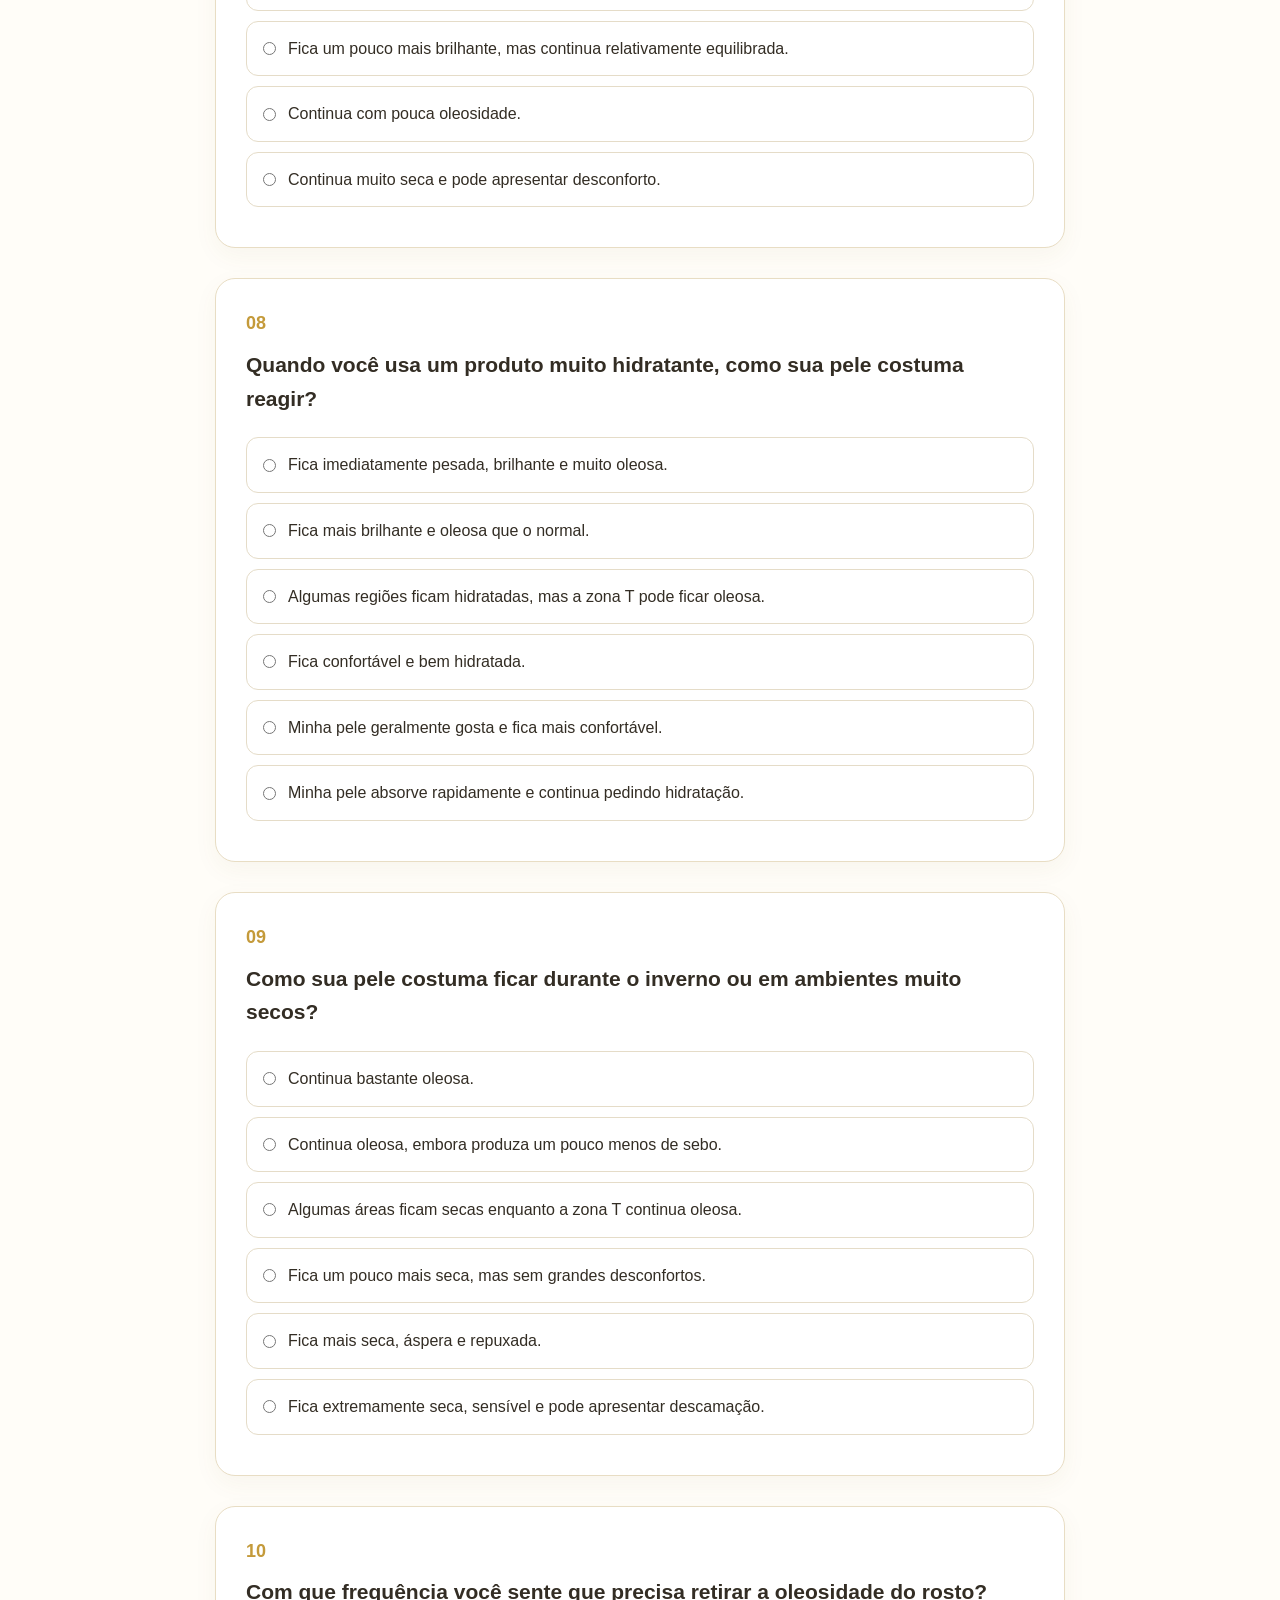
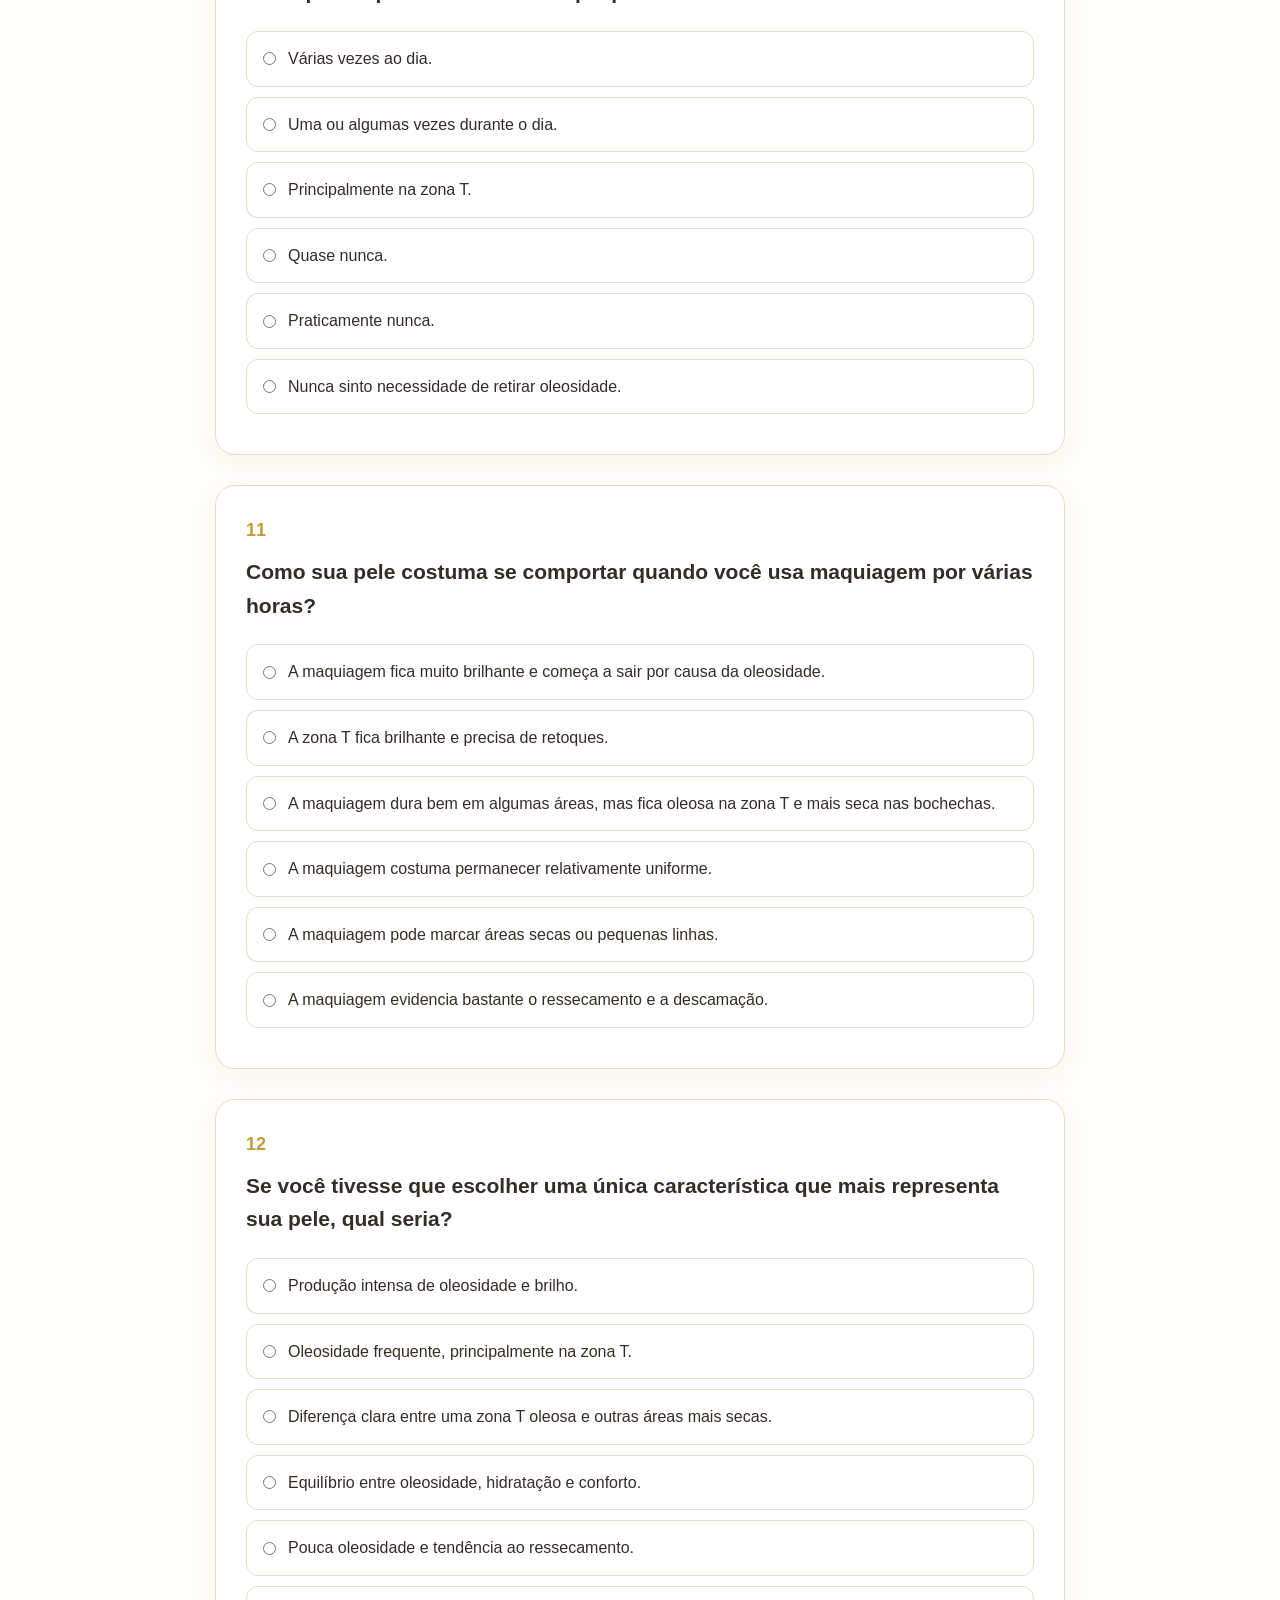
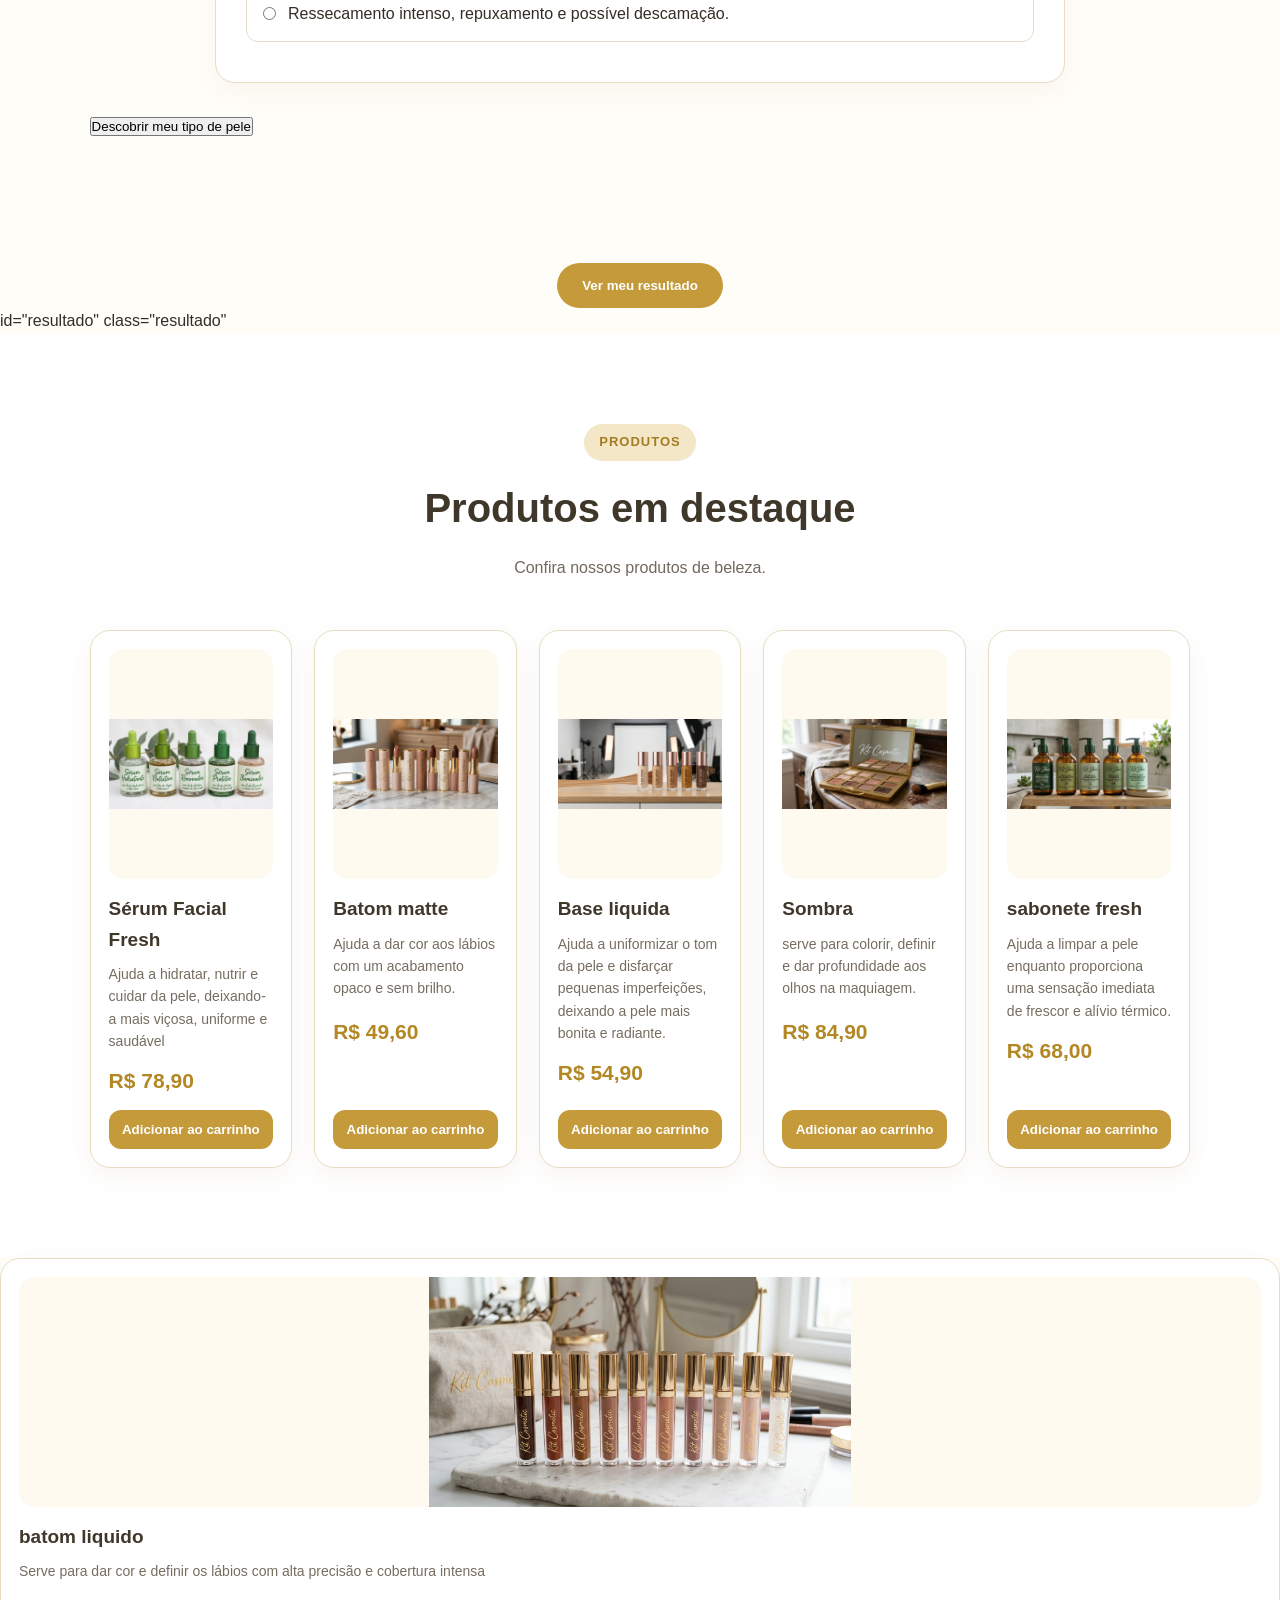
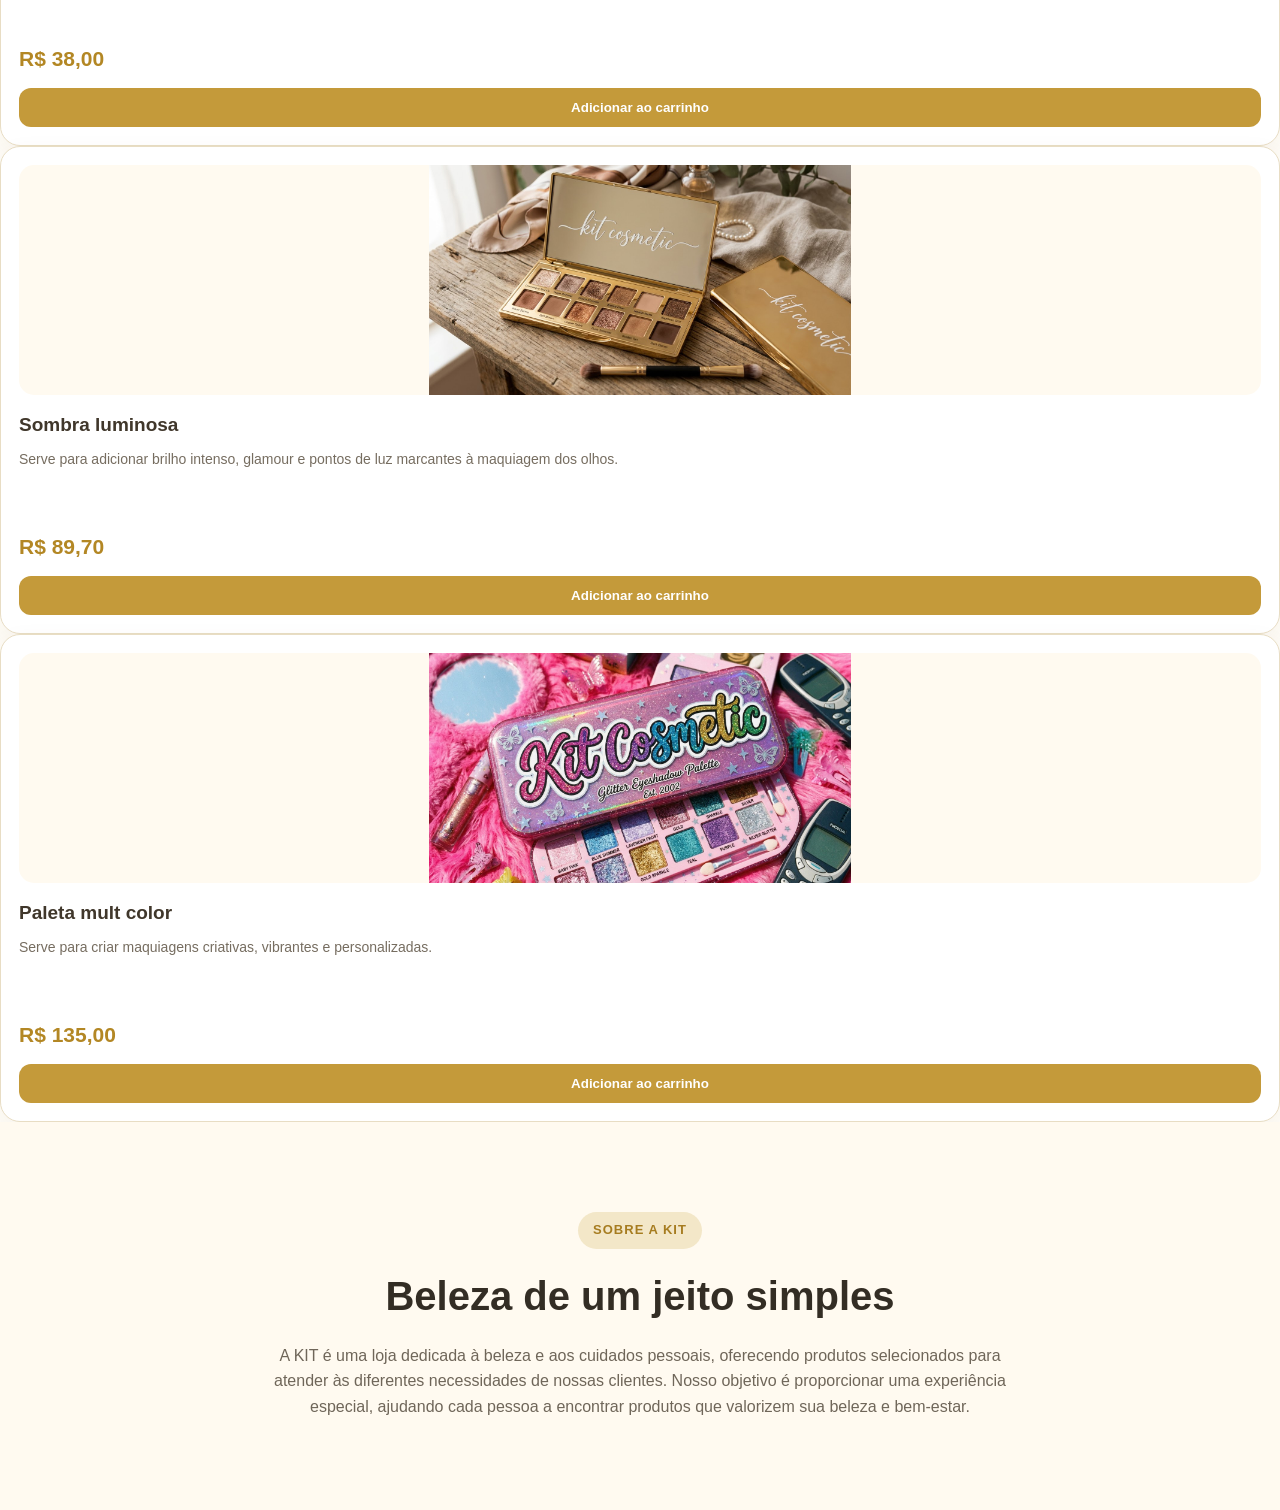
==== commit 87f85530: "nova nova versao" ====
--- a/indextest.html
+++ b/indextest.html
@@ -948,6 +948,7 @@
     </div>
 
 </section>
+</main>
 
 
 <!-- ======================================
@@ -1205,7 +1206,8 @@
 });
 
 
-
+</section>
+</script>
                 <!-- BOTÃO -->
 
                 <button
@@ -1218,12 +1220,13 @@
             </form>
 
 
-            <div
+            <div>
                 id="resultado"
                 class="resultado"
-            ></div>
+            </div>
 
         </section>
+        </script>
 
 
         <!-- ======================================
@@ -1235,50 +1238,50 @@
             class="produtos"
         >
 
-            <div class="titulo-secao">
+    <div class="titulo-secao">
 
                 <span class="tag">
                      PRODUTOS
                 </span>
 
                 <h2>
-                    🛍️ Produtos em destaque
-                </h2>
+                     Produtos em destaque
+        </h2>
 
                 <p>
                     Confira nossos produtos de beleza.
                 </p>
 
+    </div>
+
+
+            <div class="produtos-container">
+
+
+        <!-- SÉRUM -->
+
+                <article class="produto">
+
+            <div class="produto-imagem">
+
+                        <img
+                            src="serumfresh.png.jpg.jpg"
+                            alt="Sérum facial Fresh"
+                        >
+
             </div>
 
-
-            <div class="produtos-container">
-
-
-                <!-- SÉRUM -->
-
-                <article class="produto">
-
-                    <div class="produto-imagem">
-
-                        <img
-                            src="seruns.png"
-                            alt="Sérum facial"
-                        >
-
-                    </div>
-
                     <h3>
-                        Sérum Facial
+                        Sérum Facial Fresh
                     </h3>
 
                     <p>
                         Ajuda a hidratar, nutrir e cuidar da pele, deixando-a mais viçosa, uniforme e saudável
-                    </p>
-
-                    <span class="preco">
-                        R$ 49,90
-                    </span>
+            </p>
+
+            <span class="preco">
+                R$ 78,90
+            </span>
 
                     <button
                         class="btn-comprar"
@@ -1287,151 +1290,269 @@
                         Adicionar ao carrinho
                     </button>
 
-                </article>
-
-
-                <!-- PÓ Compacto -->
-
-                <article class="produto">
-
-                    <div class="produto-imagem">
+        </article>
+
+
+                <!-- BATOM MATTE -->
+
+        <article class="produto">
+
+            <div class="produto-imagem">
 
                         <img
-                            src="pó.png"
-                            alt="Pó facial"
+                            src="batommatte.png.jpg"
+                    alt="batom matte"
                         >
 
-                    </div>
-
-                    <h3>
-                        Pó Facial
-                    </h3>
-
-                    <p>
-                         Ajuda a selar a maquiagem, controlar a oleosidade e deixar a pele mais uniforme e aveludada.
-                    </p>
-
-                    <span class="preco">
-                        R$ 39,90
-                    </span>
-
-                    <button
-                        class="btn-comprar"
-                        data-produto="Pó Facial"
-                    >
-                        Adicionar ao carrinho
-                    </button>
-
-                </article>
+            </div>
+
+            <h3>
+                Batom matte
+            </h3>
+
+            <p>
+                Ajuda a dar cor aos lábios com um acabamento opaco e sem brilho.
+            </p>
+
+            <span class="preco">
+                R$ 49,60
+            </span>
+
+            <button
+                class="btn-comprar"
+                data-produto="batom matte"
+            >
+                Adicionar ao carrinho
+            </button>
+
+        </article>
 
 
                 <!-- BASE LIQUIDA -->
 
-                <article class="produto">
-
-                    <div class="produto-imagem">
+        <article class="produto">
+
+            <div class="produto-imagem">
+
+                <img
+                            src="base.png"
+                    alt="Base facial"
+                >
+
+            </div>
+
+            <h3>
+                        Base liquida
+            </h3>
+
+            <p>
+                Ajuda a uniformizar o tom da pele e disfarçar pequenas imperfeições, deixando a pele mais bonita e radiante.
+            </p>
+
+            <span class="preco">
+                R$ 54,90
+            </span>
+
+            <button
+                class="btn-comprar"
+                data-produto="Base Facial"
+            >
+                Adicionar ao carrinho
+            </button>
+
+        </article>
+
+
+        <!-- PALETA DE SOMBRA -->
+
+        <article class="produto">
+
+            <div class="produto-imagem">
+
+                <img
+                            src="paletadesombra.png.jpg.png"
+                    alt="paleta de sombra"
+                >
+
+            </div>
+
+            <h3>
+                Sombra
+            </h3>
+
+            <p>
+                       serve para colorir, definir e dar profundidade aos olhos na maquiagem.
+            </p>
+
+            <span class="preco">
+                R$ 84,90
+            </span>
+
+            <button
+                class="btn-comprar"
+                data-produto="paleta"
+            >
+                Adicionar ao carrinho
+            </button>
+
+        </article>
+
+
+        <!-- SABONETE LIQUIDO -->
+
+        <article class="produto">
+
+            <div class="produto-imagem">
 
                         <img
-                            src="base.png"
-                            alt="Base facial"
+                            src="sabonetefacialfresh.pnj.jpg"
+                            alt="sabonete liquido fresh"
                         >
 
-                    </div>
-
-                    <h3>
-                        Base liquida
-                    </h3>
-
-                    <p>
-                        Ajuda a uniformizar o tom da pele e disfarçar pequenas imperfeições, deixando a pele mais bonita e radiante.
-                    </p>
-
-                    <span class="preco">
-                        R$ 54,90
-                    </span>
-
-                    <button
-                        class="btn-comprar"
-                        data-produto="Base Facial"
-                    >
-                        Adicionar ao carrinho
-                    </button>
-
-                </article>
-
-
-                <!-- BLUSH -->
-
-                <article class="produto">
-
-                    <div class="produto-imagem">
+            </div>
+
+            <h3>
+                sabonete fresh
+            </h3>
+
+            <p>
+                    Ajuda a limpar a pele enquanto proporciona uma sensação imediata de frescor e alívio térmico.
+            </p>
+
+            <span class="preco">
+                R$ 68,00
+            </span>
+
+            <button
+                class="btn-comprar"
+                data-produto="sabonete liquido fresh"
+            >
+                Adicionar ao carrinho
+            </button>
+
+        </article>
+
+
+    </div>
+
+</section> 
+
+ <!-- BATOM LIQUIDO -->
+
+        <article class="produto">
+
+            <div class="produto-imagem">
 
                         <img
-                            src="blush.png"
-                            alt="Blush"
+                            src="batomliquido.png.jpg.jpg"
+                            alt="btaom liquido"
                         >
 
-                    </div>
-
-                    <h3>
-                        Blush
-                    </h3>
-
-                    <p>
-                      Ajuda a dár um toque de cor e vida ao rosto, deixando a maquiagem mais delicada, saudável e radiante.
-                    </p>
-
-                    <span class="preco">
-                        R$ 34,90
-                    </span>
-
-                    <button
-                        class="btn-comprar"
-                        data-produto="Blush"
-                    >
-                        Adicionar ao carrinho
-                    </button>
-
-                </article>
-
-
-                <!-- MÁSCARA DE CÍLIOS -->
-
-                <article class="produto">
-
-                    <div class="produto-imagem">
+            </div>
+
+            <h3>
+                batom liquido
+            </h3>
+
+            <p>
+                    Serve para dar cor e definir os lábios com alta precisão e cobertura intensa
+            </p>
+
+            <span class="preco">
+                R$ 38,00
+            </span>
+
+            <button
+                class="btn-comprar"
+                data-produto="batom liquido"
+            >
+                Adicionar ao carrinho
+            </button>
+
+        </article>
+
+
+    </div>
+
+</section> 
+
+        <!-- PALETA DE SOMBRA COM GLITER -->
+
+        <article class="produto">
+
+            <div class="produto-imagem">
 
                         <img
-                            src="cilios.png"
-                            alt="Máscara de cílios"
+                            src="paletadesombragliter.png.jpg.jpg"
+                            alt="paleta de sombra luminosa"
                         >
 
-                    </div>
-
-                    <h3>
-                        Máscara de Cílios
-                    </h3>
-
-                    <p>
-                    Ajuda alongar, definir e dar volume aos cílios, deixando o olhar mais marcante e encantador. 
-                    </p>
-
-                    <span class="preco">
-                        R$ 29,90
-                    </span>
-
-                    <button
-                        class="btn-comprar"
-                        data-produto="Máscara de Cílios"
-                    >
-                        Adicionar ao carrinho
-                    </button>
-
-                </article>
-
             </div>
 
-        </section>
+            <h3>
+                Sombra luminosa
+            </h3>
+
+            <p>
+                    Serve para adicionar brilho intenso, glamour e pontos de luz marcantes à maquiagem dos olhos.
+            </p>
+
+            <span class="preco">
+                R$ 89,70
+            </span>
+
+            <button
+                class="btn-comprar"
+                data-produto="paleta de sombra com gliter"
+            >
+                Adicionar ao carrinho
+            </button>
+
+        </article>
+
+
+    </div>
+
+</section> 
+
+        <!-- PALETA MULT COLOR -->
+
+        <article class="produto">
+
+            <div class="produto-imagem">
+
+                        <img
+                            src="paletadesombramulticolor.png.jpg.jpg"
+                            alt="paleta mult color"
+                        >
+
+            </div>
+
+            <h3>
+                Paleta mult color
+            </h3>
+
+            <p>
+                   Serve para criar maquiagens criativas, vibrantes e personalizadas.
+            </p>
+
+            <span class="preco">
+                R$ 135,00
+            </span>
+
+            <button
+                class="btn-comprar"
+                data-produto=""
+            >
+                Adicionar ao carrinho
+            </button>
+
+        </article>
+
+
+    </div>
+
+</section> 
 
 
         <!-- ======================================
@@ -1456,7 +1577,7 @@
             </p>
 
         </section>
-
+        
     </main>
 
 
@@ -1509,4 +1630,5 @@
                 Finalizar compra
             </button>
 
-        </div>+        </div>
+        
--- a/styles.css
+++ b/styles.css
@@ -271,7 +271,7 @@
     margin: auto;
 
     display: grid;
-    grid-template-columns: repeat(5, 1fr);
+    grid-template-columns: repeat(5,1fr);
     gap: 22px;
 }
 
